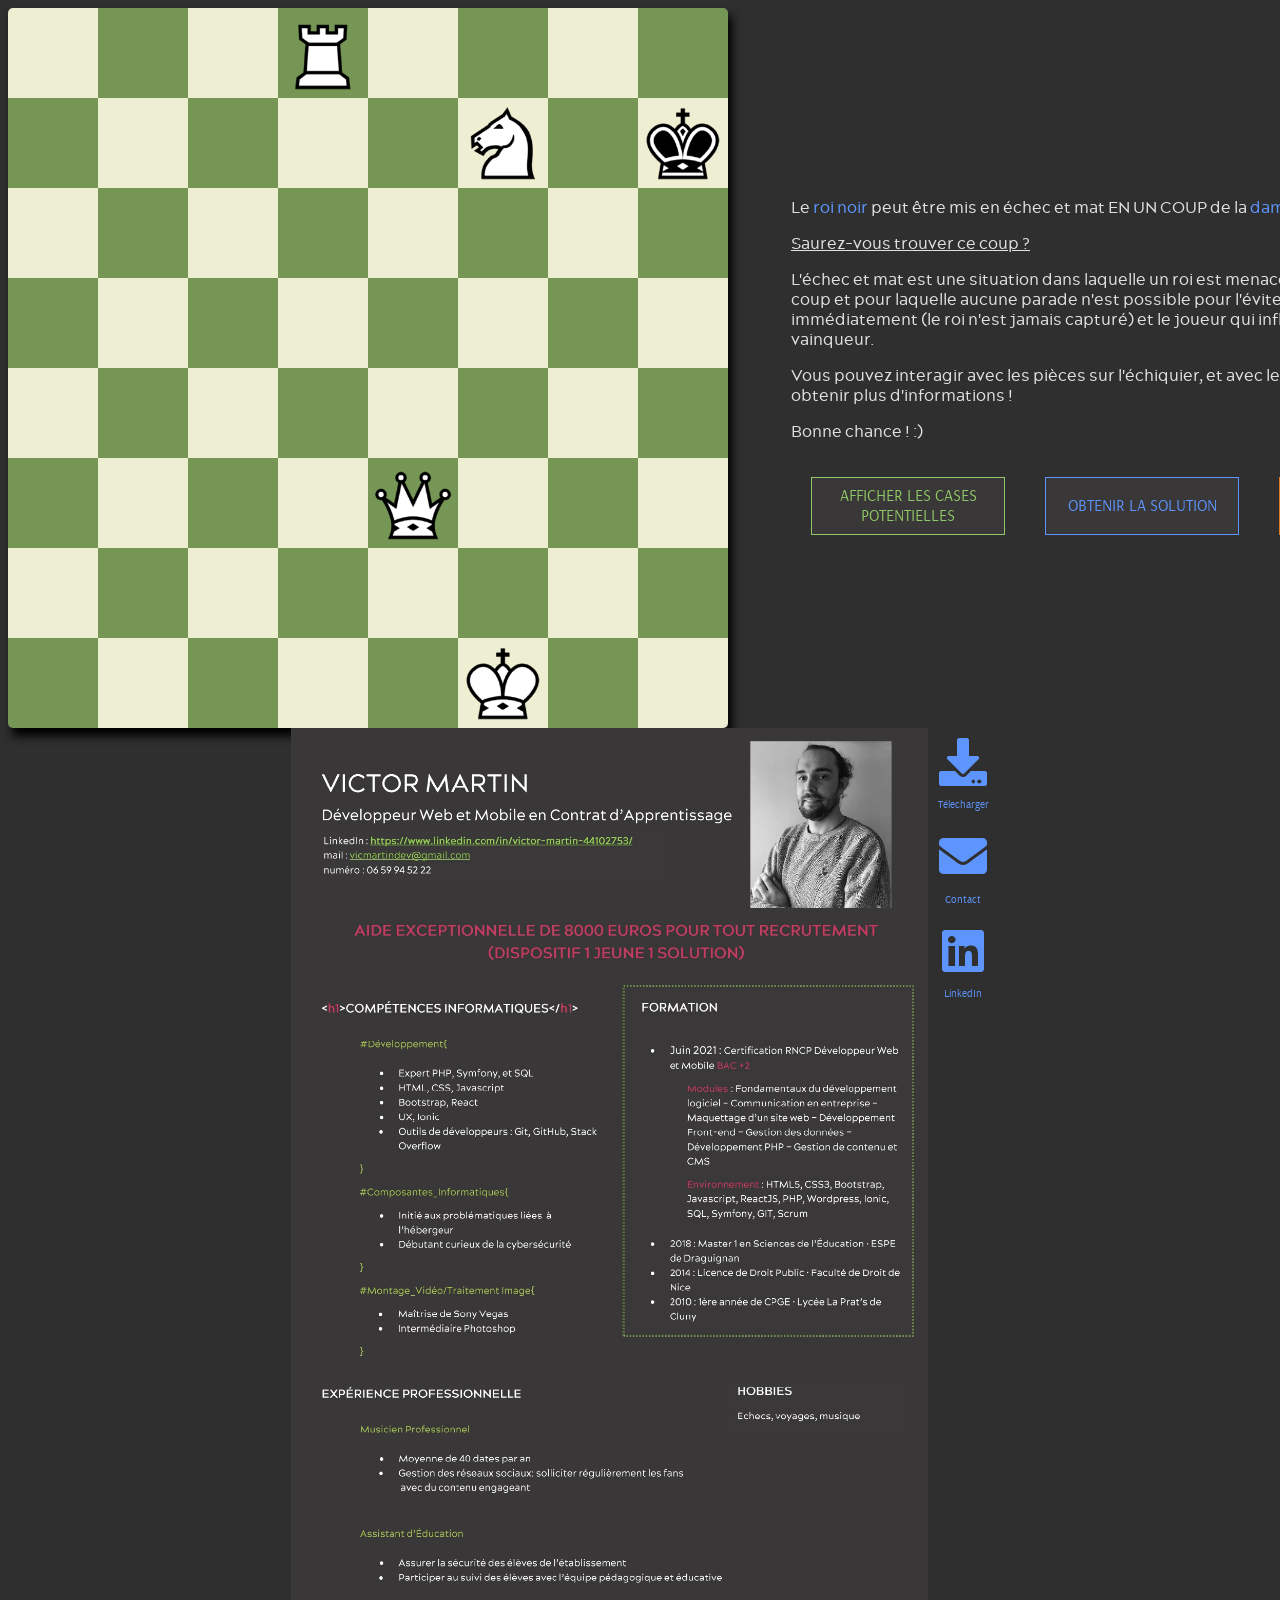
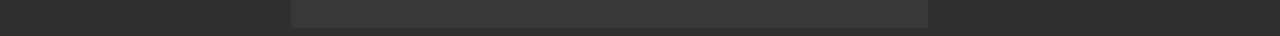
==== index.html @ c28d5771 "Rename echiquier.html to index.html" ====
<!DOCTYPE html>
<html lang="fr">
  <head>
    <script defer src="./echiquier.js"></script>
    <meta charset="utf-8" />
    <link rel="stylesheet" href="./echiquier.css" />
    <link
      rel="stylesheet"
      href="https://use.fontawesome.com/releases/v5.7.0/css/all.css"
      integrity="sha384-lZN37f5QGtY3VHgisS14W3ExzMWZxybE1SJSEsQp9S+oqd12jhcu+A56Ebc1zFSJ"
      crossorigin="anonymous"
    />
    <title>CV - Victor Martin</title>
  </head>

  <body>
    <div class="block-page">
      <div class="wrapper">
        <div
          class="a8"
          hover-id="white-rook"
          ondragover="showDrop(event)"
          ondragleave="leaveDrop(event)"
        ></div>
        <div
          class="b8"
          hover-id="white-rook"
          ondragover="showDrop(event)"
          ondragleave="leaveDrop(event)"
        ></div>
        <div
          class="c8"
          hover-id="white-rook"
          ondragover="showDrop(event)"
          ondragleave="leaveDrop(event)"
        ></div>

        <div class="d8">
          <div id="white-rook">
            <img src="./Images/white-rook.png" alt="Tour Blanche" />
          </div>
        </div>

        <div
          class="e8"
          hover-id="white-rook"
          ondragover="showDrop(event)"
          ondragleave="leaveDrop(event)"
        >
          <div class="white-rook-text">
            <p>Tour blanche</p>
            <p>Peut se mouvoir verticalement et horizontalement</p>
            <p>Cliquez dessus pour voir les cases qu'elle défend !</p>
          </div>
        </div>
        <div
          class="f8"
          hover-id="white-rook"
          ondragover="showDrop(event)"
          ondragleave="leaveDrop(event)"
        ></div>
        <div
          class="g8"
          hover-id="white-rook"
          ondragover="showDrop(event)"
          ondragleave="leaveDrop(event)"
        ></div>
        <div
          class="h8"
          hover-id="white-knight"
          ondragover="showDrop(event)"
          ondragleave="leaveDrop(event)"
        ></div>
        <div
          class="a7"
          hover-id="white-queen"
          ondragover="showDrop(event)"
          ondragleave="leaveDrop(event)"
        ></div>
        <div
          class="b7"
          ondragover="showDrop(event)"
          ondragleave="leaveDrop(event)"
        ></div>
        <div
          class="c7"
          ondragover="showDrop(event)"
          ondragleave="leaveDrop(event)"
        ></div>
        <div
          class="d7"
          hover-id="white-rook"
          ondragover="showDrop(event)"
          ondragleave="leaveDrop(event)"
        ></div>
        <div
          class="e7"
          hover-id="white-queen"
          ondragover="showDrop(event)"
          ondragleave="leaveDrop(event)"
        ></div>

        <div class="f7">
          <div id="white-knight">
            <img src="./Images/white-knight.png" alt="Cavalier Blanc /" />
          </div>
        </div>

        <div
          class="g7"
          hover-id="black-king"
          ondragover="showDrop(event)"
          ondragleave="leaveDrop(event)"
        >
          <div class="white-knight-text">
            <p>Cavalier blanc</p>
            <p>Se déplace en "L"</p>
            <p>Cliquez dessus pour voir les cases qu'il défend !</p>
          </div>
        </div>

        <div class="h7">
          <div id="black-king"><img src="./Images/black-king.png" alt="Roi Noir /" /></div>
        </div>

        <div
          class="a6"
          ondragover="showDrop(event)"
          ondragleave="leaveDrop(event)"
        ></div>
        <div
          class="b6"
          hover-id="white-queen"
          ondragover="showDrop(event)"
          ondragleave="leaveDrop(event)"
        ></div>
        <div
          class="c6"
          ondragover="showDrop(event)"
          ondragleave="leaveDrop(event)"
        ></div>
        <div
          class="d6"
          hover-id="white-knight"
          ondragover="showDrop(event)"
          ondragleave="leaveDrop(event)"
        ></div>
        <div
          class="e6"
          hover-id="white-queen"
          ondragover="showDrop(event)"
          ondragleave="leaveDrop(event)"
        ></div>
        <div
          class="f6"
          ondragover="showDrop(event)"
          ondragleave="leaveDrop(event)"
        ></div>
        <div
          class="g6"
          hover-id="black-king"
          ondragover="showDrop(event)"
          ondragleave="leaveDrop(event)"
        ></div>

        <div
          class="h6"
          hover-id="white-knight"
          aide-id="help"
          draggable-id="white-queen"
          ondragover="allowDrop(event)"
          ondragleave="leaveDrop(event)"
          ondrop="return droph6(event)"
        >
          <div class="black-king-text">
            <p>Roi noir</p>
            <p>Sera bientôt en échec et mat en un coup de la dame D:</p>
            <p>Cliquez dessus pour voir les cases qu'il défend !</p>
          </div>
        </div>

        <div
          class="a5"
          ondragover="showDrop(event)"
          ondragleave="leaveDrop(event)"
        ></div>
        <div
          class="b5"
          ondragover="showDrop(event)"
          ondragleave="leaveDrop(event)"
        ></div>
        <div
          class="c5"
          hover-id="white-queen"
          ondragover="showDrop(event)"
          ondragleave="leaveDrop(event)"
        ></div>
        <div
          class="d5"
          hover-id="white-rook"
          ondragover="showDrop(event)"
          ondragleave="leaveDrop(event)"
        ></div>
        <div
          class="e5"
          hover-id="white-knight"
          ondragover="showDrop(event)"
          ondragleave="leaveDrop(event)"
        ></div>
        <div
          class="f5"
          ondragover="showDrop(event)"
          ondragleave="leaveDrop(event)"
        ></div>

        <div
          class="g5"
          hover-id="white-knight"
          draggable-id="white-queen"
          ondrop="return dropg5(event)"
          aide-id="help"
          ondragover="allowDrop(event)"
          ondragleave="leaveDrop(event)"
        ></div>

        <div
          class="h5"
          ondragover="showDrop(event)"
          ondragleave="leaveDrop(event)"
        ></div>
        <div
          class="a4"
          ondragover="showDrop(event)"
          ondragleave="leaveDrop(event)"
        ></div>
        <div
          class="b4"
          ondragover="showDrop(event)"
          ondragleave="leaveDrop(event)"
        ></div>
        <div
          class="c4"
          ondragover="showDrop(event)"
          ondragleave="leaveDrop(event)"
        ></div>
        <div
          class="d4"
          hover-id="white-rook"
          ondragover="showDrop(event)"
          ondragleave="leaveDrop(event)"
        ></div>
        <div
          class="e4"
          hover-id="white-queen"
          ondragover="showDrop(event)"
          ondragleave="leaveDrop(event)"
        ></div>
        <div
          class="f4"
          hover-id="white-queen"
          draggable-id="white-queen"
          ondrop="return dropf4(event)"
          aide-id="help"
          ondragover="allowDrop(event)"
          ondragleave="leaveDrop(event)"
        ></div>

        <div
          class="g4"
          ondragover="showDrop(event)"
          ondragleave="leaveDrop(event)"
        ></div>
        <div
          class="h4"
          ondragover="showDrop(event)"
          ondragleave="leaveDrop(event)"
        ></div>
        <div
          class="a3"
          hover-id="white-queen"
          ondragover="showDrop(event)"
          ondragleave="leaveDrop(event)"
        ></div>
        <div
          class="b3"
          hover-id="white-queen"
          ondragover="showDrop(event)"
          ondragleave="leaveDrop(event)"
        ></div>
        <div
          class="c3"
          hover-id="white-queen"
          showDrop
          ondragover="showDrop(event)"
          ondragleave="leaveDrop(event)"
        ></div>
        <div
          class="d3"
          hover-id="white-rook"
          ondragover="showDrop(event)"
          ondragleave="leaveDrop(event)"
        ></div>

        <div class="e3">
          <div
            id="white-queen"
            ondragstart="dragStart(event)"
            ondragend="dragEnd(event)"
            draggable="true"
          >
            <img src="./Images/white-queen.png" alt="Reine Blanche" />
          </div>
        </div>

        <div
          class="f3"
          hover-id="white-queen"
          ondragover="showDrop(event)"
          ondragleave="leaveDrop(event)"
        >
          <div class="white-queen-text">
            <p>Dame blanche</p>
            <p>Peut se déplacer dans toutes les directions</p>
            <p>Cliquez dessus pour voir les cases qu'elle défend !</p>
          </div>
        </div>
        <div
          class="g3"
          hover-id="white-queen"
          ondragover="showDrop(event)"
          ondragleave="leaveDrop(event)"
        ></div>
        <div
          class="h3"
          hover-id="white-queen"
          ondragover="showDrop(event)"
          ondragleave="leaveDrop(event)"
        ></div>
        <div
          class="a2"
          ondragover="showDrop(event)"
          ondragleave="leaveDrop(event)"
        ></div>
        <div
          class="b2"
          ondragover="showDrop(event)"
          ondragleave="leaveDrop(event)"
        ></div>
        <div
          class="c2"
          ondragover="showDrop(event)"
          ondragleave="leaveDrop(event)"
        ></div>
        <div
          class="d2"
          hover-id="white-rook"
          ondragover="showDrop(event)"
          ondragleave="leaveDrop(event)"
        ></div>
        <div
          class="e2"
          hover-id="white-queen"
          ondragover="showDrop(event)"
          ondragleave="leaveDrop(event)"
        ></div>
        <div
          class="f2"
          hover-id="white-queen"
          ondragover="showDrop(event)"
          ondragleave="leaveDrop(event)"
        ></div>
        <div
          class="g2"
          hover-id="white-king"
          ondragover="showDrop(event)"
          ondragleave="leaveDrop(event)"
        ></div>
        <div
          class="h2"
          ondragover="showDrop(event)"
          ondragleave="leaveDrop(event)"
        ></div>
        <div
          class="a1"
          ondragover="showDrop(event)"
          ondragleave="leaveDrop(event)"
        ></div>
        <div
          class="b1"
          ondragover="showDrop(event)"
          ondragleave="leaveDrop(event)"
        ></div>
        <div
          class="c1"
          hover-id="white-queen"
          ondragover="showDrop(event)"
          ondragleave="leaveDrop(event)"
        ></div>
        <div
          class="d1"
          hover-id="white-rook"
          ondragover="showDrop(event)"
          ondragleave="leaveDrop(event)"
        ></div>
        <div
          class="e1"
          hover-id="white-queen"
          ondragover="showDrop(event)"
          ondragleave="leaveDrop(event)"
        ></div>

        <div class="f1">
          <div id="white-king">
            <img src="./Images/white-king.png" alt="Roi Blanc /" />
          </div>
        </div>

        <div
          class="g1"
          hover-id="white-queen"
          ondragover="showDrop(event)"
          ondragleave="leaveDrop(event)"
        >
          <div class="white-king-text">
            <p>Roi blanc</p>
            <p>Se déplace dans toutes les directions d'une case</p>
            <p>Cliquez dessus pour voir les cases qu'il défend !</p>
          </div>
        </div>
        <div
          class="h1"
          ondragover="showDrop(event)"
          ondragleave="leaveDrop(event)"
        ></div>
      </div>
      <section class="instructions">
        <p>
          Le <span id="instructions-black-king">roi noir</span> peut être mis en
          échec et mat EN UN COUP de la
          <span id="instructions-white-queen">dame blanche</span>.
        </p>
        <p id="challenge">Saurez-vous trouver ce coup ?</p>
        <p>
          L'échec et mat est une situation dans laquelle un roi est menacé de
          capture au prochain coup et pour laquelle aucune parade n'est possible
          pour l'éviter. La partie prend alors fin immédiatement (le roi n'est
          jamais capturé) et le joueur qui inflige le mat en est déclaré
          vainqueur.
        </p>
        <p>
          Vous pouvez interagir avec les pièces sur l'échiquier, et avec les
          boutons ci-dessous pour obtenir plus d'informations !
        </p>
        <p>Bonne chance ! :)</p>
        <div class="instructions-links">
          <a id="help" href="http://">AFFICHER LES CASES POTENTIELLES</a>
          <a id="solution" href="http://">OBTENIR LA SOLUTION </a>
          <a id="skip" href="http://">PASSER LE MINI JEU</a>
        </div>
      </section>
    </div>

    <div class="modal-escape-bg">
      <div class="modal-escape">
        <p>Le roi a pu s'échapper !</p>
        <div class="retry-escape">
          <i class="fas fa-undo"></i>
          <p>Réessayer</p>
        </div>
        <div class="skip-escape">
          <i class="fas fa-forward"></i>
          <p>Passer</p>
        </div>
      </div>
    </div>
    <div class="modal-pat-bg">
      <div class="modal-pat">
        <p>Pat / Match nul :</p>
        <ul>
          <li>C'est au tour des noirs de jouer</li>
          <li>Le roi noir n'est pas sous le coup d'un échec</li>
          <li>
            Le roi noir ne peux plus jouer de coup légal <br />(toute les cases
            autour de lui à part la sienne <br />
            sont défendues par les pièces blanches
          </li>
        </ul>
        <div class="retry-pat">
          <i class="fas fa-undo"></i>
          <p>Réessayer</p>
        </div>
        <div class="skip-pat">
          <i class="fas fa-forward"></i>
          <p>Passer</p>
        </div>
      </div>
    </div>
    <section class="cvvictor">
      <img src="./Images/cv.jpg" alt="CV de Victor Martin" />
      <div class="icons">
        <div class="download">
          <i class="fas fa-download"></i>
          <p>Télecharger</p>
        </div>
        <div class="contact">
          <i class="fas fa-envelope"></i>
          <p>Contact</p>
        </div>
        <div class="linkedin">
          <i class="fab fa-linkedin"></i>
          <p>LinkedIn</p>
        </div>
      </div>
    </section>
  </body>
</html>
---- echiquier.css ----
@font-face {
  font-family: "arsenalregular";
  src: url("./Fonts/arsenal-regular-webfont.woff2") format("woff2"),
    url("./Fonts/arsenal-regular-webfont.woff") format("woff");
  font-weight: normal;
  font-style: normal;
}

@font-face {
  font-family: "acherusgrotesque-regular";
  src: url("./Fonts/acherusgrotesque-regular-webfont.woff2") format("woff2"),
    url("./Fonts/acherusgrotesque-regular-webfont.woff") format("woff");
  font-weight: normal;
  font-style: normal;
}

body {
  font-family: "arsenalregular";
  background-color: rgb(48, 47, 47);
  overflow: hidden;
}

.block-page {
  display: flex;
  align-items: center;
  margin: 8vh 8vh 15vh 8vh;
}

#opacity {
  opacity: 1;
}

.wrapper img {
  height: 10vh;
  -webkit-transition: -webkit-transform 0.3s ease-in-out;transition: -webkit-transform 0.3s ease-in-out;-o-transition: transform 0.3s ease-in-out;transition: transform 0.3s ease-in-out;transition: transform 0.3s ease-in-out, -webkit-transform 0.3s ease-in-out;
}

#white-rook,
#white-king,
#black-king,
#white-knight {
  cursor: pointer;
}

.wrapper #white-queen {
  cursor: grab;
}
.wrapper img:hover {
  -webkit-transform: scale(1.3);
  -ms-transform: scale(1.3);
  transform: scale(1.3);
  -webkit-transition: -webkit-transform 0.3s ease-in-out;
  transition: -webkit-transform 0.3s ease-in-out;
  -o-transition: transform 0.3s ease-in-out;
  transition: transform 0.3s ease-in-out;
  transition: transform 0.3s ease-in-out, -webkit-transform 0.3s ease-in-out;
}

.wrapper {
  width: 80vh;
  height: auto;
  display: grid;
  grid-template-columns: repeat(8, 10vh);
  border-radius: 3px;
  box-shadow: 4px 8px 10px;
}

.a1 {
  border-radius: 0px 0px 0px 5px;
}

.a8 {
  border-radius: 5px 0px 0px 0px;
}

.h8 {
  border-radius: 0px 5px 0px 0px;
}

.h1 {
  border-radius: 0px 0px 5px 0px;
}

.wrapper > div {
  height: 10vh;
}

.motionh6-out {
  -webkit-filter: opacity(0%);
  filter: opacity(0%);
  -webkit-transform: translate(50vw);
  -ms-transform: translate(50vw);
  transform: translate(50vw);
  -webkit-transition: all 1.2s cubic-bezier(0, 0.54, 0.92, 1.04) 0.3s;
  -o-transition: all 1.2s cubic-bezier(0, 0.54, 0.92, 1.04) 0.3s;
  transition: all 1.2s cubic-bezier(0, 0.54, 0.92, 1.04) 0.3s;
}

.motionh6-in {
  -webkit-transform: translate(0, -100%);
  -ms-transform: translate(0, -100%);
  transform: translate(0, -100%);
  -webkit-transition: -webkit-transform 1.5s;
  transition: -webkit-transform 1.5s;
  -o-transition: transform 1.5s;
  transition: transform 1.5s;
  transition: transform 1.5s, -webkit-transform 1.5s;
}

.cvvictor {
  display: flex;
  justify-content: center;
  height: 100vh;
}

.download,
.contact,
.linkedin {
  margin-left: 10px;
  display: flex;
  flex-direction: column;
  align-items: center;
  justify-content: center;
}

.download > i,
.contact > i,
.linkedin > i {
  display: flex;
  flex-direction: column;
  color: rgb(93, 149, 253);
  font-size: 3em;
  cursor: pointer;
  margin-top: 10px;
}

.download > p,
.contact > p,
.linkedin > p {
  color: rgb(93, 149, 253);
  font-size: 0.7em;
  -webkit-transition: -webkit-transform 0.3s;transition: -webkit-transform 0.3s;-o-transition: transform 0.3s;transition: transform 0.3s;transition: transform 0.3s, -webkit-transform 0.3s;
}

.cv-buttons-hover {
  transform: translate(0, -7px);
  -webkit-transition: -webkit-transform 0.3s;transition: -webkit-transform 0.3s;-o-transition: transform 0.3s;transition: transform 0.3s;transition: transform 0.3s, -webkit-transform 0.3s;
}

.instructions {
  margin-left: 5vh;
  padding: 2vh 5vh;
}

.instructions span {
  color: rgb(93, 149, 253);
  cursor: pointer;
}
.instructions #challenge {
  text-decoration: underline;
}

.instructions-links {
  display: flex;
  justify-content: center;
}

.instructions-links > a {
  display: inline-block;
  width: 10em;
  margin: 20px 20px 20px 20px;
  padding: 0.5em 1em;
  cursor: pointer;
  text-decoration: none;
  text-align: center;
  background-color: #393737;
}

.instructions > p {
  font-family: "acherusgrotesque-regular";
  color: rgb(223, 224, 224);
}

#help {
  color: #8fc866;
  border: 1px solid #8fc866;
  -webkit-transition: all 0.3s;-o-transition: all 0.3s;transition: all 0.3s;
}

#solution {
  line-height: 40px;
  color: rgb(93, 149, 253);
  border: 1px solid rgb(93, 149, 253);
  -webkit-transition: all 0.3s;-o-transition: all 0.3s;transition: all 0.3s;
}

#skip {
  line-height: 40px;
  overflow: visible;
  color: rgb(218, 124, 36);
  border: 1px solid rgb(218, 124, 36);
  -webkit-box-shadow: inset 0.4em 0.4em rgb(218, 124, 36), 0.4em 0.4em rgb(218, 124, 36);
          box-shadow: inset 0.4em 0.4em rgb(218, 124, 36), 0.4em 0.4em rgb(218, 124, 36);
  -webkit-transition: all 0.3s;
  -o-transition: all 0.3s;
  transition: all 0.3s;
}

#help:hover {
  color: whitesmoke;
  -webkit-box-shadow: inset 0 -3.7em 0 #13d25e;
          box-shadow: inset 0 -3.7em 0 #13d25e;
  -webkit-transition: all 0.3s;
  -o-transition: all 0.3s;
  transition: all 0.3s;
}

#solution:hover {
  color: white;
  -webkit-box-shadow: inset 12.1em 0 rgb(93, 149, 253);
          box-shadow: inset 12.1em 0 rgb(93, 149, 253);
  -webkit-transition: all 0.3s;
  -o-transition: all 0.3s;
  transition: all 0.3s;
}

#skip:hover {
  color: white;
  -webkit-box-shadow: inset 8em 4em rgb(236, 206, 32);
          box-shadow: inset 8em 4em rgb(236, 206, 32);
  -webkit-transition: all 0.3s;
  -o-transition: all 0.3s;
  transition: all 0.3s;
}

.help-squares {
  -webkit-box-shadow: inset 0 -5em #13d25e;
  box-shadow: inset 0 -5em #13d25e;
  -webkit-transition: -webkit-box-shadow 0.5s ease-in-out;
  transition: -webkit-box-shadow 0.5s ease-in-out;
  -o-transition: box-shadow 0.5s ease-in-out;
  transition: box-shadow 0.5s ease-in-out;
  transition: box-shadow 0.5s ease-in-out, -webkit-box-shadow 0.5s ease-in-out;
}

.guide-squares {
  -webkit-box-shadow: inset -1vh 1vh 0 #156df1;
  box-shadow: inset -1vh 1vh 0 #156df1;
  -webkit-transition: -webkit-box-shadow 0.5s ease-in-out;
  transition: -webkit-box-shadow 0.3s ease-in-out;
  -o-transition: box-shadow 0.3s ease-in-out;
  transition: box-shadow 0.3s ease-in-out;
  transition: box-shadow 0.3s ease-in-out, -webkit-box-shadow 0.3s ease-in-out;
}

.solution-squares {
  -webkit-box-shadow: inset 5em 0 #156df1;
  box-shadow: inset 0 5em #156df1;
  -webkit-transition: -webkit-box-shadow 0.5s ease-in-out;
  transition: -webkit-box-shadow 0.5s ease-in-out;
  -o-transition: box-shadow 0.5s ease-in-out;
  transition: box-shadow 0.5s ease-in-out;
  transition: box-shadow 0.5s ease-in-out, -webkit-box-shadow 0.5s ease-in-out;
}

.e8 {
  position: relative;
}

.f3 {
  position: relative;
}

.g1 {
  position: relative;
}

.h6 {
  position: relative;
}

.white-rook-text,
.white-knight-text,
.white-queen-text,
.white-king-text,
.black-king-text {
  background-color: whitesmoke;
  padding: 1em 1.5em;
  border-radius: 3px;
  font-size: 2vh;
  color: black;
  font-family: "acherusgrotesque-regular";
  position: absolute;
  left: 1vh;
  top: 1vh;
  white-space: nowrap;
  line-height: 0;
  opacity: 0;
  transition: opacity 0.3s;
  visibility: hidden;
}

.white-rook-text > p:first-child,
.white-knight-text > p:first-child,
.white-queen-text > p:first-child,
.white-king-text > p:first-child,
.black-king-text > p:first-child {
  font-weight: bold;
}

.white-rook-text_hover,
.white-knight-text_hover,
.white-queen-text_hover,
.white-king-text_hover,
.black-king-text_hover {
  visibility: initial;
  opacity: 1;
  -webkit-transition: opacity 0.3s;-o-transition: opacity 0.3s;transition: opacity 0.3s;
  z-index: 10;
}

.white-rook-defense-square,
.white-knight-defense-square,
.white-queen-defense-square,
.white-king-defense-square,
.black-king-defense-square {
  outline: solid 0.4vh;
  outline-color: rgb(133, 15, 88);
  outline-style: dashed;
  outline-offset: -0.7vh;
  -webkit-transition: outline-offset 0.3s;
  -o-transition: outline-offset 0.3s;
  transition: outline-offset 0.3s;
}

.modal-escape-bg,
.modal-pat-bg {
  position: fixed;
  top: 0;
  left: 0;
  height: 100vh;
  width: 100%;
  background-color: rgba(0, 0, 0, 0.1);
  display: -webkit-box;
  display: -ms-flexbox;
  display: flex;
  -webkit-box-pack: center;
  -ms-flex-pack: center;
          justify-content: center;
  -webkit-box-align: center;
  -ms-flex-align: center;
          align-items: center;
  visibility: hidden;
  opacity: 0;
  -webkit-transition: opacity 0.5s;
  -o-transition: opacity 0.5s;
  transition: opacity 0.5s;
}

.modal-escape-bg-active,
.modal-pat-bg-active {
  visibility: visible;
  opacity: 1;
}

.modal-escape {
  display: flex;
  align-items: baseline;
  font-family: "acherusgrotesque-regular";
  background-color: rgb(93, 149, 253);
  padding: 1em 1.5em;
  border-radius: 5px;
  box-shadow: rgb(53, 66, 255) 0.2em 0.2em 1em;
}

.modal-pat {
  display: flex;
  flex-direction: column;
  align-items: center;
  font-family: "acherusgrotesque-regular";
  background-color: rgb(93, 149, 253);
  padding: 1em 1.5em;
  border-radius: 5px;
  box-shadow: rgb(53, 66, 255) 0.2em 0.2em 1em;
}

.modal-escape > p {
  font-size: 1.5em;
  margin-right: 25px;
}

.modal-pat > p,
.modal-pat li {
  font-size: 0.9em;
}

.modal-escape i,
.modal-pat i {
  font-size: 2em;
}

.retry-escape,
.skip-escape,
.retry-pat,
.skip-pat {
  margin-left: 20px;
  display: flex;
  flex-direction: column;
  align-items: center;
  justify-content: center;
}

.retry-escape > i {
  -webkit-transition-property: -webkit-transform;
  transition-property: -webkit-transform;
  -o-transition-property: transform;
  transition-property: transform;
  transition-property: transform, -webkit-transform;
  -webkit-transition-duration: 1s;
  -o-transition-duration: 1s;
          transition-duration: 1s;
}

.retry-escape > p,
.skip-escape > p {
  font-size: 0.7em;
  margin-top: 0;
  -webkit-transition: letter-spacing 0.4s;-o-transition: letter-spacing 0.4s;transition: letter-spacing 0.4s;
}

.retry-escape > i:hover,
.retry-pat > i:hover {
  cursor: pointer;
  -webkit-animation-name: rotate;
  animation-name: rotate;
  -webkit-animation-duration: 1s;
          animation-duration: 1s;
  -webkit-animation-iteration-count: infinite;
          animation-iteration-count: infinite;
  -webkit-animation-timing-function: linear;
          animation-timing-function: linear;
}

@-webkit-keyframes rotate {
  from {
    -webkit-transform: rotate(0deg);
            transform: rotate(0deg);
  }
  to {
    -webkit-transform: rotate(-360deg);
            transform: rotate(-360deg);
  }
}
@keyframes rotate {
  from {
    -webkit-transform: rotate(0deg);
            transform: rotate(0deg);
  }
  to {
    -webkit-transform: rotate(-360deg);
            transform: rotate(-360deg);
  }
}

.modal-escape-visible {
  letter-spacing: 0.1em;
  -webkit-transition: letter-spacing 0.4s;-o-transition: letter-spacing 0.4s;transition: letter-spacing 0.4s;
}

.skip-escape > i,
.skip-pat > i {
  cursor: pointer;
}

.g7 {
  position: relative;
}

.a1 {
  background-color: #769655;
}

.a2 {
  background-color: #eeeed2;
}

.a3 {
  background-color: #769655;
}

.a4 {
  background-color: #eeeed2;
}

.a5 {
  background-color: #769655;
}

.a6 {
  background-color: #eeeed2;
}

.a7 {
  background-color: #769655;
}

.a8 {
  background-color: #eeeed2;
}

.b1 {
  background-color: #eeeed2;
}

.b2 {
  background-color: #769655;
}

.b3 {
  background-color: #eeeed2;
}

.b4 {
  background-color: #769655;
}

.b5 {
  background-color: #eeeed2;
}

.b6 {
  background-color: #769655;
}

.b7 {
  background-color: #eeeed2;
}

.b8 {
  background-color: #769655;
}

.c1 {
  background-color: #769655;
}

.c2 {
  background-color: #eeeed2;
}

.c3 {
  background-color: #769655;
}

.c4 {
  background-color: #eeeed2;
}

.c5 {
  background-color: #769655;
}

.c6 {
  background-color: #eeeed2;
}

.c7 {
  background-color: #769655;
}

.c8 {
  background-color: #eeeed2;
}

.d1 {
  background-color: #eeeed2;
}

.d2 {
  background-color: #769655;
}

.d3 {
  background-color: #eeeed2;
}

.d4 {
  background-color: #769655;
}

.d5 {
  background-color: #eeeed2;
}

.d6 {
  background-color: #769655;
}

.d7 {
  background-color: #eeeed2;
}

.d8 {
  background-color: #769655;
}

.e1 {
  background-color: #769655;
}

.e2 {
  background-color: #eeeed2;
}

.e3 {
  background-color: #769655;
}

.e4 {
  background-color: #eeeed2;
}

.e5 {
  background-color: #769655;
}

.e6 {
  background-color: #eeeed2;
}

.e7 {
  background-color: #769655;
}

.e8 {
  background-color: #eeeed2;
}

.f1 {
  background-color: #eeeed2;
}

.f2 {
  background-color: #769655;
}

.f3 {
  background-color: #eeeed2;
}

.f4 {
  background-color: #769655;
}

.f5 {
  background-color: #eeeed2;
}

.f6 {
  background-color: #769655;
}

.f7 {
  background-color: #eeeed2;
}

.f8 {
  background-color: #769655;
}

.g1 {
  background-color: #769655;
}

.g2 {
  background-color: #eeeed2;
}

.g3 {
  background-color: #769655;
}

.g4 {
  background-color: #eeeed2;
}

.g5 {
  background-color: #769655;
}

.g6 {
  background-color: #eeeed2;
}

.g7 {
  background-color: #769655;
}

.g8 {
  background-color: #eeeed2;
}

.h1 {
  background-color: #eeeed2;
}

.h2 {
  background-color: #769655;
}

.h3 {
  background-color: #eeeed2;
}

.h4 {
  background-color: #769655;
}

.h5 {
  background-color: #eeeed2;
}

.h6 {
  background-color: #769655;
}

.h7 {
  background-color: #eeeed2;
}

.h8 {
  background-color: #769655;
}

@media all and (max-width: 1390px) {
  .block-page {
    margin: 0 0 0 0;
  }

  .instructions {
    padding: 2vh 2vh;
  }
}

@media all and (max-width: 1180px) {
  .block-page {
    flex-direction: column;
    align-items: flex-start;
  }

  .instructions {
    border: none;
  }
}
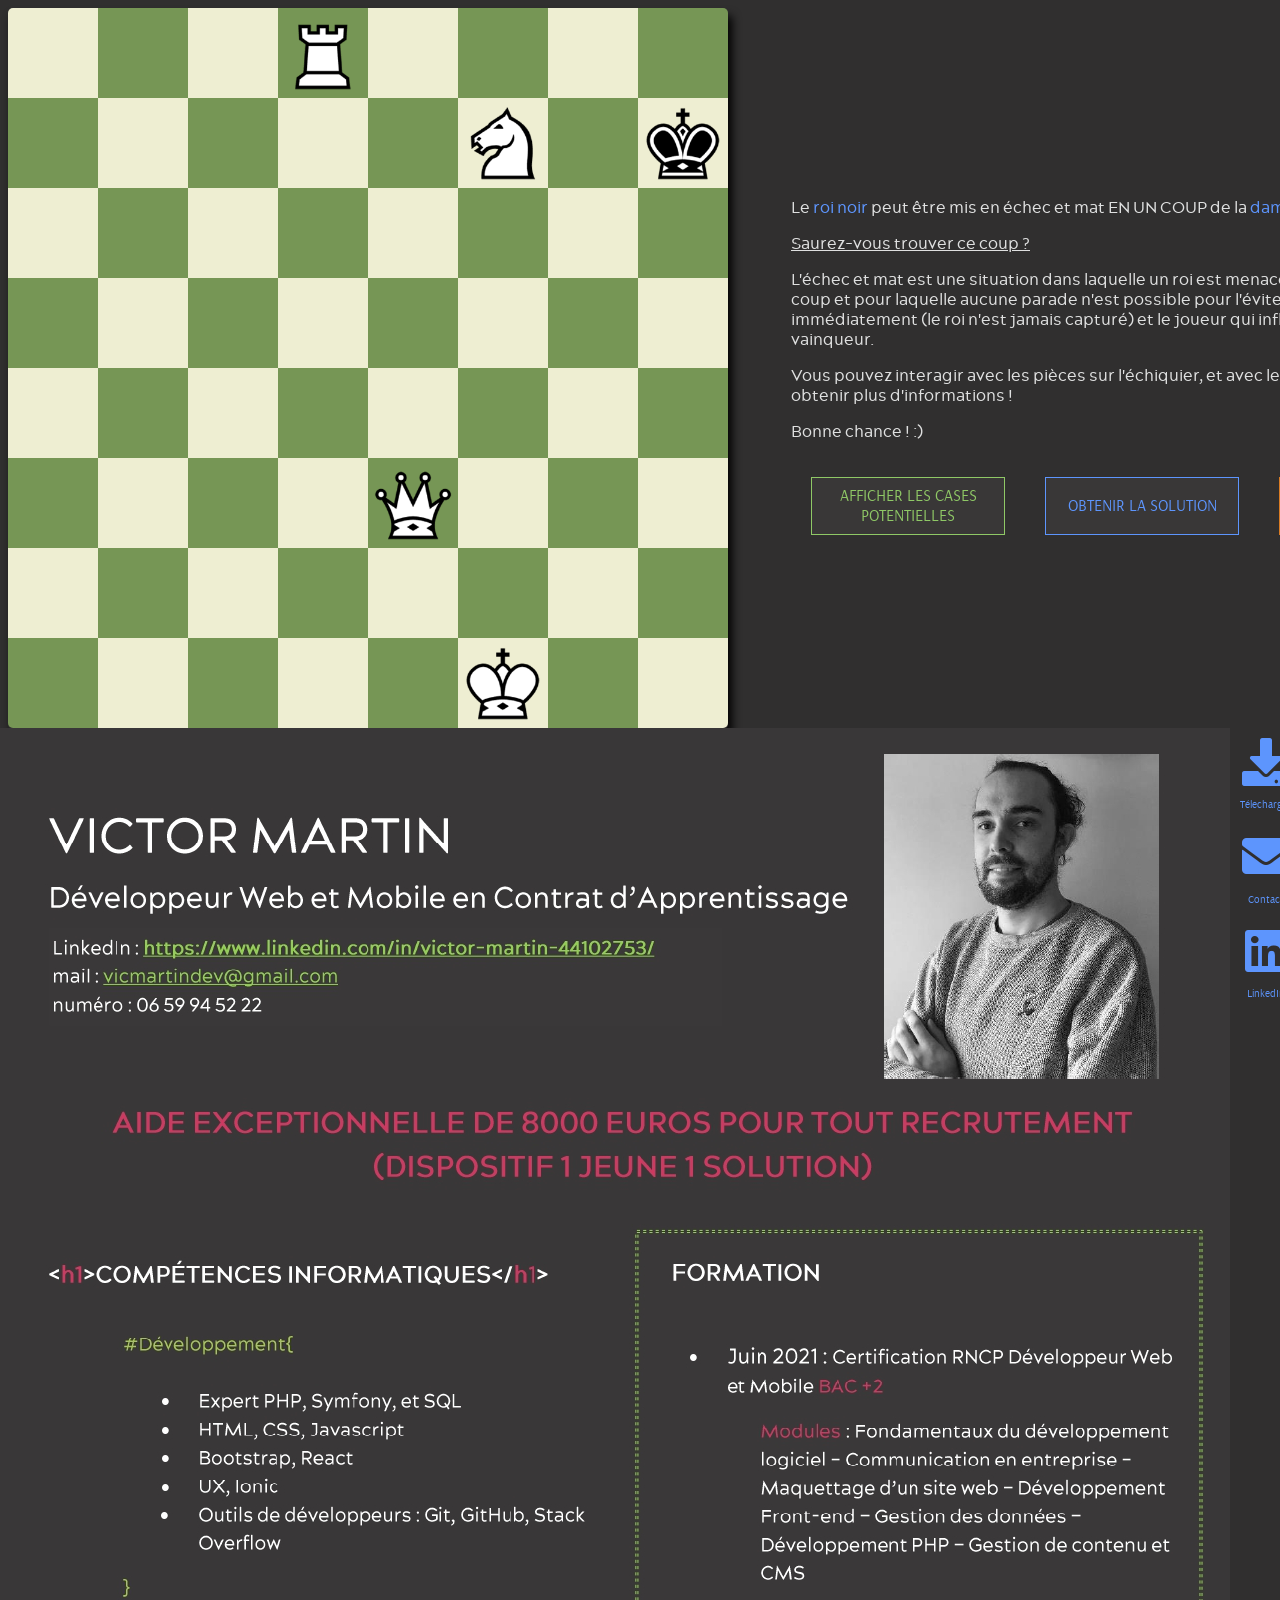
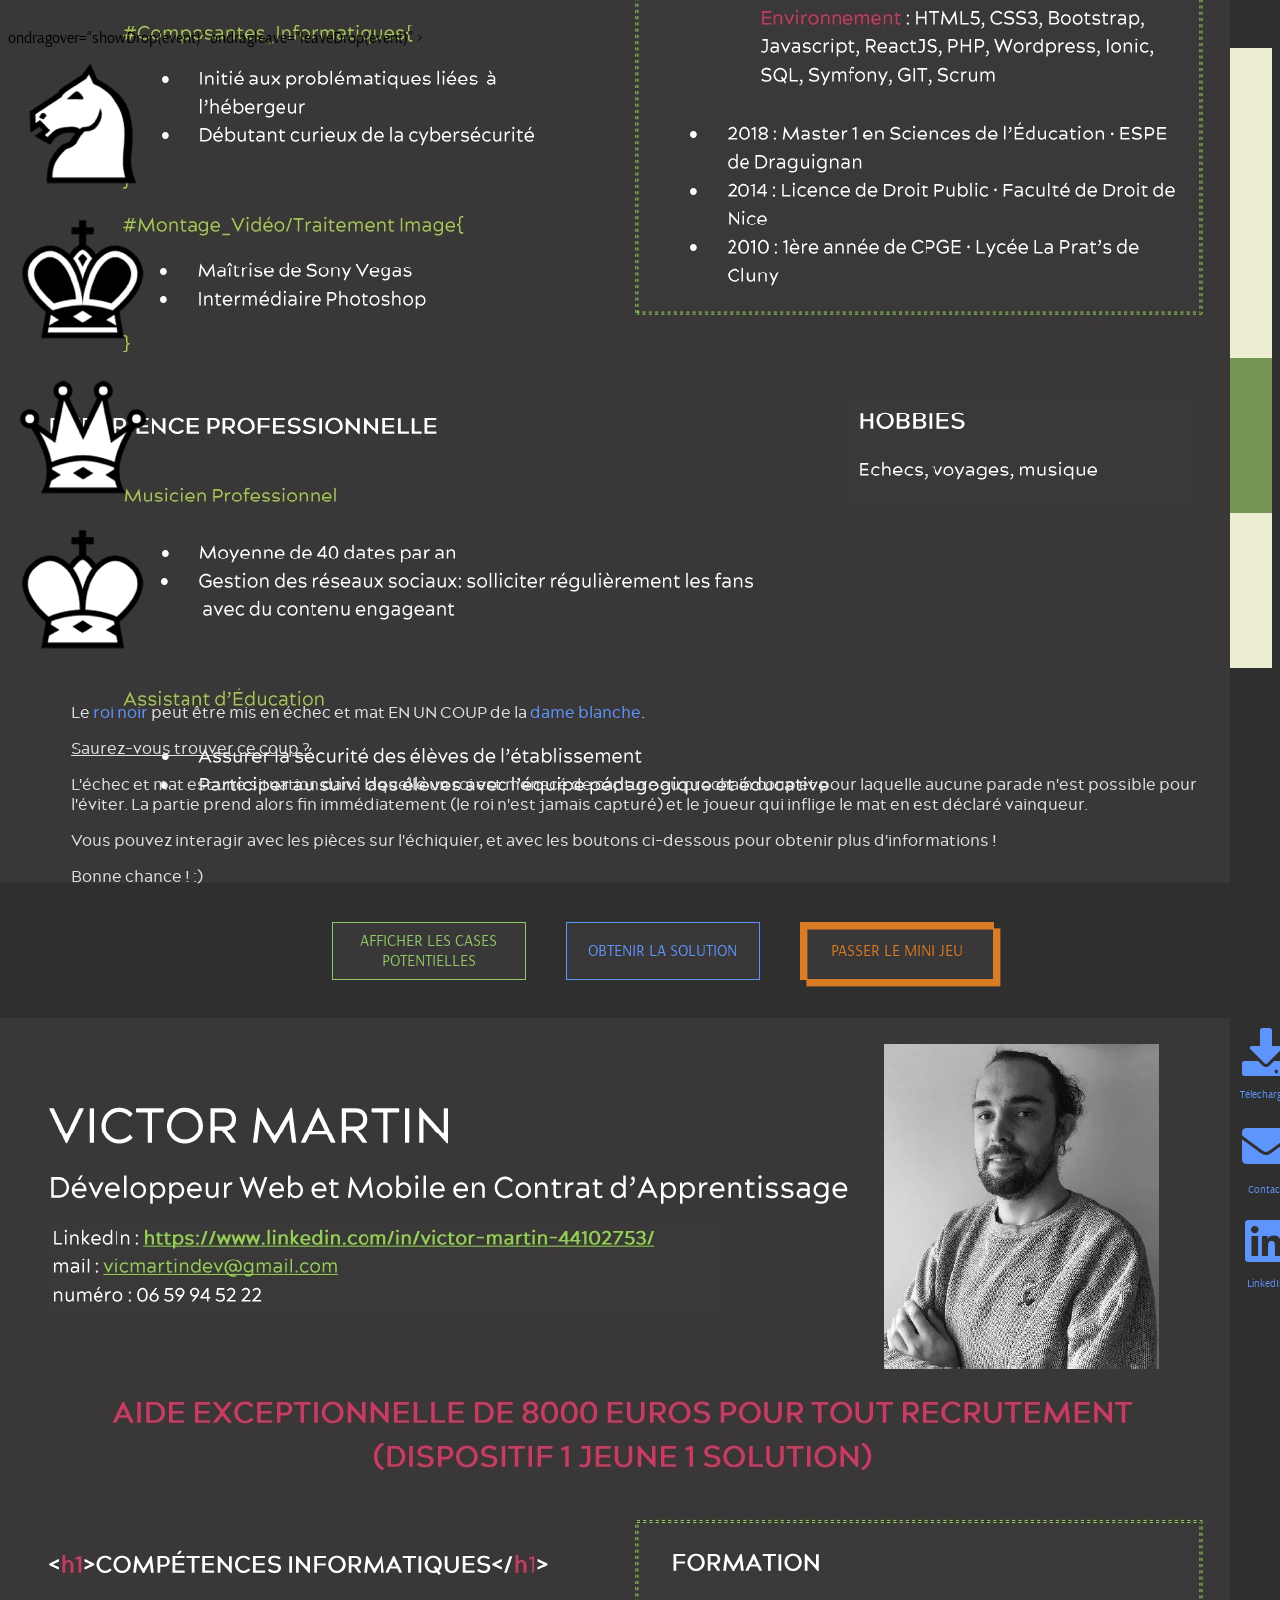
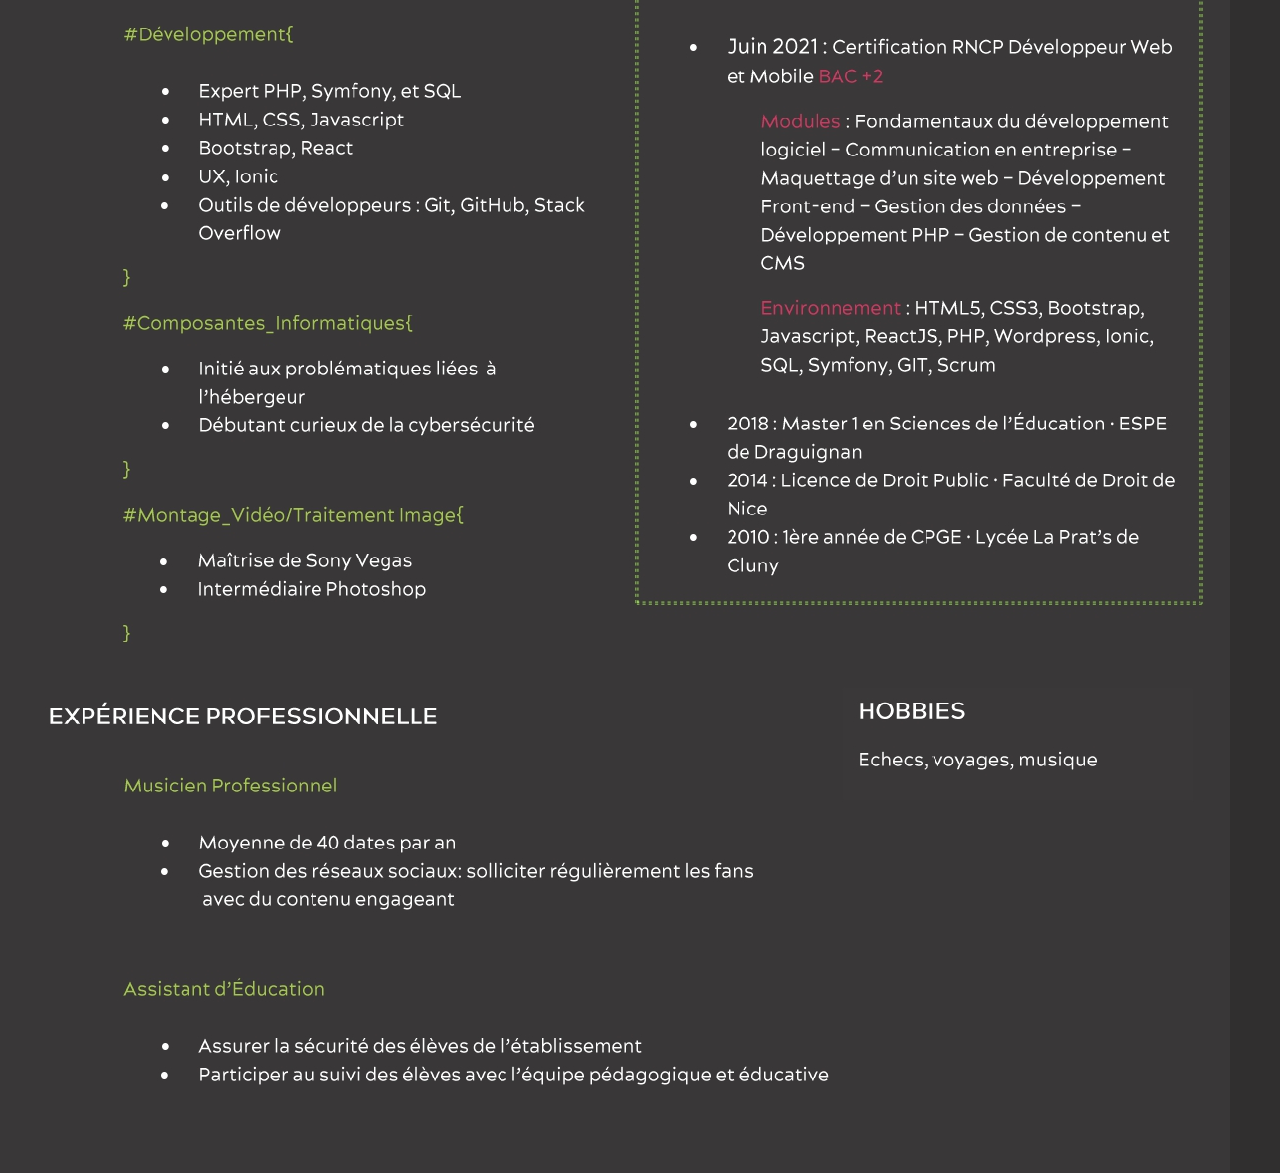
==== commit 9f0189da: "Update index.html" ====
--- a/index.html
+++ b/index.html
@@ -44,6 +44,481 @@
         <div
           class="e8"
           hover-id="white-rook"
+          ondragover="showDrop(event)"
+          ondragleave="leaveDrop(event)"
+        >
+          <div class="white-rook-text">
+            <p>Tour blanche</p>
+            <p>Peut se mouvoir verticalement et horizontalement</p>
+            <p>Cliquez dessus pour voir les cases qu'elle défend !</p>
+          </div>
+        </div>
+        <div
+          class="f8"
+          hover-id="white-rook"
+          ondragover="showDrop(event)"
+          ondragleave="leaveDrop(event)"
+        ></div>
+        <div
+          class="g8"
+          hover-id="white-rook"
+          ondragover="showDrop(event)"
+          ondragleave="leaveDrop(event)"
+        ></div>
+        <div
+          class="h8"
+          hover-id="white-knight"
+          ondragover="showDrop(event)"
+          ondragleave="leaveDrop(event)"
+        ></div>
+        <div
+          class="a7"
+          hover-id="white-queen"
+          ondragover="showDrop(event)"
+          ondragleave="leaveDrop(event)"
+        ></div>
+        <div
+          class="b7"
+          ondragover="showDrop(event)"
+          ondragleave="leaveDrop(event)"
+        ></div>
+        <div
+          class="c7"
+          ondragover="showDrop(event)"
+          ondragleave="leaveDrop(event)"
+        ></div>
+        <div
+          class="d7"
+          hover-id="white-rook"
+          ondragover="showDrop(event)"
+          ondragleave="leaveDrop(event)"
+        ></div>
+        <div
+          class="e7"
+          hover-id="white-queen"
+          ondragover="showDrop(event)"
+          ondragleave="leaveDrop(event)"
+        ></div>
+
+        <div class="f7">
+          <div id="white-knight">
+            <img src="./Images/white-knight.png" alt="Cavalier Blanc /" />
+          </div>
+        </div>
+
+        <div
+          class="g7"
+          hover-id="black-king"
+          ondragover="showDrop(event)"
+          ondragleave="leaveDrop(event)"
+        >
+          <div class="white-knight-text">
+            <p>Cavalier blanc</p>
+            <p>Se déplace en "L"</p>
+            <p>Cliquez dessus pour voir les cases qu'il défend !</p>
+          </div>
+        </div>
+
+        <div class="h7">
+          <div id="black-king">
+            <img src="./Images/black-king.png" alt="Roi Noir /" />
+          </div>
+        </div>
+
+        <div
+          class="a6"
+          ondragover="showDrop(event)"
+          ondragleave="leaveDrop(event)"
+        ></div>
+        <div
+          class="b6"
+          hover-id="white-queen"
+          ondragover="showDrop(event)"
+          ondragleave="leaveDrop(event)"
+        ></div>
+        <div
+          class="c6"
+          ondragover="showDrop(event)"
+          ondragleave="leaveDrop(event)"
+        ></div>
+        <div
+          class="d6"
+          hover-id="white-knight"
+          ondragover="showDrop(event)"
+          ondragleave="leaveDrop(event)"
+        ></div>
+        <div
+          class="e6"
+          hover-id="white-queen"
+          ondragover="showDrop(event)"
+          ondragleave="leaveDrop(event)"
+        ></div>
+        <div
+          class="f6"
+          ondragover="showDrop(event)"
+          ondragleave="leaveDrop(event)"
+        ></div>
+        <div
+          class="g6"
+          hover-id="black-king"
+          ondragover="showDrop(event)"
+          ondragleave="leaveDrop(event)"
+        ></div>
+
+        <div
+          class="h6"
+          hover-id="white-knight"
+          aide-id="help"
+          draggable-id="white-queen"
+          ondragover="allowDrop(event)"
+          ondragleave="leaveDrop(event)"
+          ondrop="return droph6(event)"
+        >
+          <div class="black-king-text">
+            <p>Roi noir</p>
+            <p>Sera bientôt en échec et mat en un coup de la dame D:</p>
+            <p>Cliquez dessus pour voir les cases qu'il défend !</p>
+          </div>
+        </div>
+
+        <div
+          class="a5"
+          ondragover="showDrop(event)"
+          ondragleave="leaveDrop(event)"
+        ></div>
+        <div
+          class="b5"
+          ondragover="showDrop(event)"
+          ondragleave="leaveDrop(event)"
+        ></div>
+        <div
+          class="c5"
+          hover-id="white-queen"
+          ondragover="showDrop(event)"
+          ondragleave="leaveDrop(event)"
+        ></div>
+        <div
+          class="d5"
+          hover-id="white-rook"
+          ondragover="showDrop(event)"
+          ondragleave="leaveDrop(event)"
+        ></div>
+        <div
+          class="e5"
+          hover-id="white-knight"
+          ondragover="showDrop(event)"
+          ondragleave="leaveDrop(event)"
+        ></div>
+        <div
+          class="f5"
+          ondragover="showDrop(event)"
+          ondragleave="leaveDrop(event)"
+        ></div>
+
+        <div
+          class="g5"
+          hover-id="white-knight"
+          draggable-id="white-queen"
+          ondrop="return dropg5(event)"
+          aide-id="help"
+          ondragover="allowDrop(event)"
+          ondragleave="leaveDrop(event)"
+        ></div>
+
+        <div
+          class="h5"
+          ondragover="showDrop(event)"
+          ondragleave="leaveDrop(event)"
+        ></div>
+        <div
+          class="a4"
+          ondragover="showDrop(event)"
+          ondragleave="leaveDrop(event)"
+        ></div>
+        <div
+          class="b4"
+          ondragover="showDrop(event)"
+          ondragleave="leaveDrop(event)"
+        ></div>
+        <div
+          class="c4"
+          ondragover="showDrop(event)"
+          ondragleave="leaveDrop(event)"
+        ></div>
+        <div
+          class="d4"
+          hover-id="white-rook"
+          ondragover="showDrop(event)"
+          ondragleave="leaveDrop(event)"
+        ></div>
+        <div
+          class="e4"
+          hover-id="white-queen"
+          ondragover="showDrop(event)"
+          ondragleave="leaveDrop(event)"
+        ></div>
+        <div
+          class="f4"
+          hover-id="white-queen"
+          draggable-id="white-queen"
+          ondrop="return dropf4(event)"
+          aide-id="help"
+          ondragover="allowDrop(event)"
+          ondragleave="leaveDrop(event)"
+        ></div>
+
+        <div
+          class="g4"
+          ondragover="showDrop(event)"
+          ondragleave="leaveDrop(event)"
+        ></div>
+        <div
+          class="h4"
+          ondragover="showDrop(event)"
+          ondragleave="leaveDrop(event)"
+        ></div>
+        <div
+          class="a3"
+          hover-id="white-queen"
+          ondragover="showDrop(event)"
+          ondragleave="leaveDrop(event)"
+        ></div>
+        <div
+          class="b3"
+          hover-id="white-queen"
+          ondragover="showDrop(event)"
+          ondragleave="leaveDrop(event)"
+        ></div>
+        <div
+          class="c3"
+          hover-id="white-queen"
+          showDrop
+          ondragover="showDrop(event)"
+          ondragleave="leaveDrop(event)"
+        ></div>
+        <div
+          class="d3"
+          hover-id="white-rook"
+          ondragover="showDrop(event)"
+          ondragleave="leaveDrop(event)"
+        ></div>
+
+        <div class="e3">
+          <div
+            id="white-queen"
+            ondragstart="dragStart(event)"
+            ondragend="dragEnd(event)"
+            draggable="true"
+          >
+            <img src="./Images/white-queen.png" alt="Reine Blanche" />
+          </div>
+        </div>
+
+        <div
+          class="f3"
+          hover-id="white-queen"
+          ondragover="showDrop(event)"
+          ondragleave="leaveDrop(event)"
+        >
+          <div class="white-queen-text">
+            <p>Dame blanche</p>
+            <p>Peut se déplacer dans toutes les directions</p>
+            <p>Cliquez dessus pour voir les cases qu'elle défend !</p>
+          </div>
+        </div>
+        <div
+          class="g3"
+          hover-id="white-queen"
+          ondragover="showDrop(event)"
+          ondragleave="leaveDrop(event)"
+        ></div>
+        <div
+          class="h3"
+          hover-id="white-queen"
+          ondragover="showDrop(event)"
+          ondragleave="leaveDrop(event)"
+        ></div>
+        <div
+          class="a2"
+          ondragover="showDrop(event)"
+          ondragleave="leaveDrop(event)"
+        ></div>
+        <div
+          class="b2"
+          ondragover="showDrop(event)"
+          ondragleave="leaveDrop(event)"
+        ></div>
+        <div
+          class="c2"
+          ondragover="showDrop(event)"
+          ondragleave="leaveDrop(event)"
+        ></div>
+        <div
+          class="d2"
+          hover-id="white-rook"
+          ondragover="showDrop(event)"
+          ondragleave="leaveDrop(event)"
+        ></div>
+        <div
+          class="e2"
+          hover-id="white-queen"
+          ondragover="showDrop(event)"
+          ondragleave="leaveDrop(event)"
+        ></div>
+        <div
+          class="f2"
+          hover-id="white-queen"
+          ondragover="showDrop(event)"
+          ondragleave="leaveDrop(event)"
+        ></div>
+        <div
+          class="g2"
+          hover-id="white-king"
+          ondragover="showDrop(event)"
+          ondragleave="leaveDrop(event)"
+        ></div>
+        <div
+          class="h2"
+          ondragover="showDrop(event)"
+          ondragleave="leaveDrop(event)"
+        ></div>
+        <div
+          class="a1"
+          ondragover="showDrop(event)"
+          ondragleave="leaveDrop(event)"
+        ></div>
+        <div
+          class="b1"
+          ondragover="showDrop(event)"
+          ondragleave="leaveDrop(event)"
+        ></div>
+        <div
+          class="c1"
+          hover-id="white-queen"
+          ondragover="showDrop(event)"
+          ondragleave="leaveDrop(event)"
+        ></div>
+        <div
+          class="d1"
+          hover-id="white-rook"
+          ondragover="showDrop(event)"
+          ondragleave="leaveDrop(event)"
+        ></div>
+        <div
+          class="e1"
+          hover-id="white-queen"
+          ondragover="showDrop(event)"
+          ondragleave="leaveDrop(event)"
+        ></div>
+
+        <div class="f1">
+          <div id="white-king">
+            <img src="./Images/white-king.png" alt="Roi Blanc /" />
+          </div>
+        </div>
+
+        <div
+          class="g1"
+          hover-id="white-queen"
+          ondragover="showDrop(event)"
+          ondragleave="leaveDrop(event)"
+        >
+          <div class="white-king-text">
+            <p>Roi blanc</p>
+            <p>Se déplace dans toutes les directions d'une case</p>
+            <p>Cliquez dessus pour voir les cases qu'il défend !</p>
+          </div>
+        </div>
+        <div
+          class="h1"
+          ondragover="showDrop(event)"
+          ondragleave="leaveDrop(event)"
+        ></div>
+      </div>
+      <section class="instructions">
+        <p>
+          Le <span id="instructions-black-king">roi noir</span> peut être mis en
+          échec et mat EN UN COUP de la
+          <span id="instructions-white-queen">dame blanche</span>.
+        </p>
+        <p id="challenge">Saurez-vous trouver ce coup ?</p>
+        <p>
+          L'échec et mat est une situation dans laquelle un roi est menacé de
+          capture au prochain coup et pour laquelle aucune parade n'est possible
+          pour l'éviter. La partie prend alors fin immédiatement (le roi n'est
+          jamais capturé) et le joueur qui inflige le mat en est déclaré
+          vainqueur.
+        </p>
+        <p>
+          Vous pouvez interagir avec les pièces sur l'échiquier, et avec les
+          boutons ci-dessous pour obtenir plus d'informations !
+        </p>
+        <p>Bonne chance ! :)</p>
+        <div class="instructions-links">
+          <a id="help" href="http://">AFFICHER LES CASES POTENTIELLES</a>
+          <a id="solution" href="http://">OBTENIR LA SOLUTION </a>
+          <a id="skip" href="http://" onclick="pageChange()"
+            >PASSER LE MINI JEU</a
+          >
+        </div>
+      </section>
+    </div>
+
+    <div class="modal-escape-bg">
+      <div class="modal-escape">
+        <p>Le roi a pu s'échapper !</p>
+        <div class="retry-escape">
+          <i class="fas fa-undo"></i>
+          <p>Réessayer</p>
+        </div>
+        <div class="skip-escape">
+          <i class="fas fa-forward" onclick="pageChange()"></i>
+          <p>Passer</p>
+        </div>
+      </div>
+    </div>
+    <div class="modal-pat-bg">
+      <div class="modal-pat">
+        <p>Pat / Match nul :</p>
+        <ul>
+          <li>C'est au tour des noirs de jouer</li>
+          <li>Le roi noir n'est pas sous le coup d'un échec</li>
+          <li>
+            Le roi noir ne peut plus jouer de coup légal <br />(toute les cases
+            autour de lui à part la sienne <br />
+            sont défendues par les pièces blanches
+          </li>
+        </ul>
+        <div class="retry-pat">
+          <i class="fas fa-undo"></i>
+          <p>Réessayer</p>
+        </div>
+        <div class="skip-pat">
+          <i class="fas fa-forward" onclick="pageChange()"></i>
+          <p>Passer</p>
+        </div>
+      </div>
+    </div>
+    <section class="cvvictor">
+      <img src="./Images/cv.jpg" alt="CV de Victor Martin" />
+      <div class="icons">
+        <div class="download">
+          <i class="fas fa-download"></i>
+          <p>Télecharger</p>
+        </div>
+        <div class="contact">
+          <i class="fas fa-envelope"></i>
+          <p>Contact</p>
+        </div>
+        <div class="linkedin">
+          <i class="fab fa-linkedin"></i>
+          <p>LinkedIn</p>
+        </div>
+      </div>
+    </section>
+  </body>
+</html>
+
           ondragover="showDrop(event)"
           ondragleave="leaveDrop(event)"
         >
--- a/echiquier.css
+++ b/echiquier.css
@@ -109,8 +109,14 @@
 
 .cvvictor {
   display: flex;
+  flex-direction: row;
+  align-items: flex-start;
   justify-content: center;
   height: 100vh;
+}
+
+.cvvictor>img{
+  object-fit: contain;
 }
 
 .download,
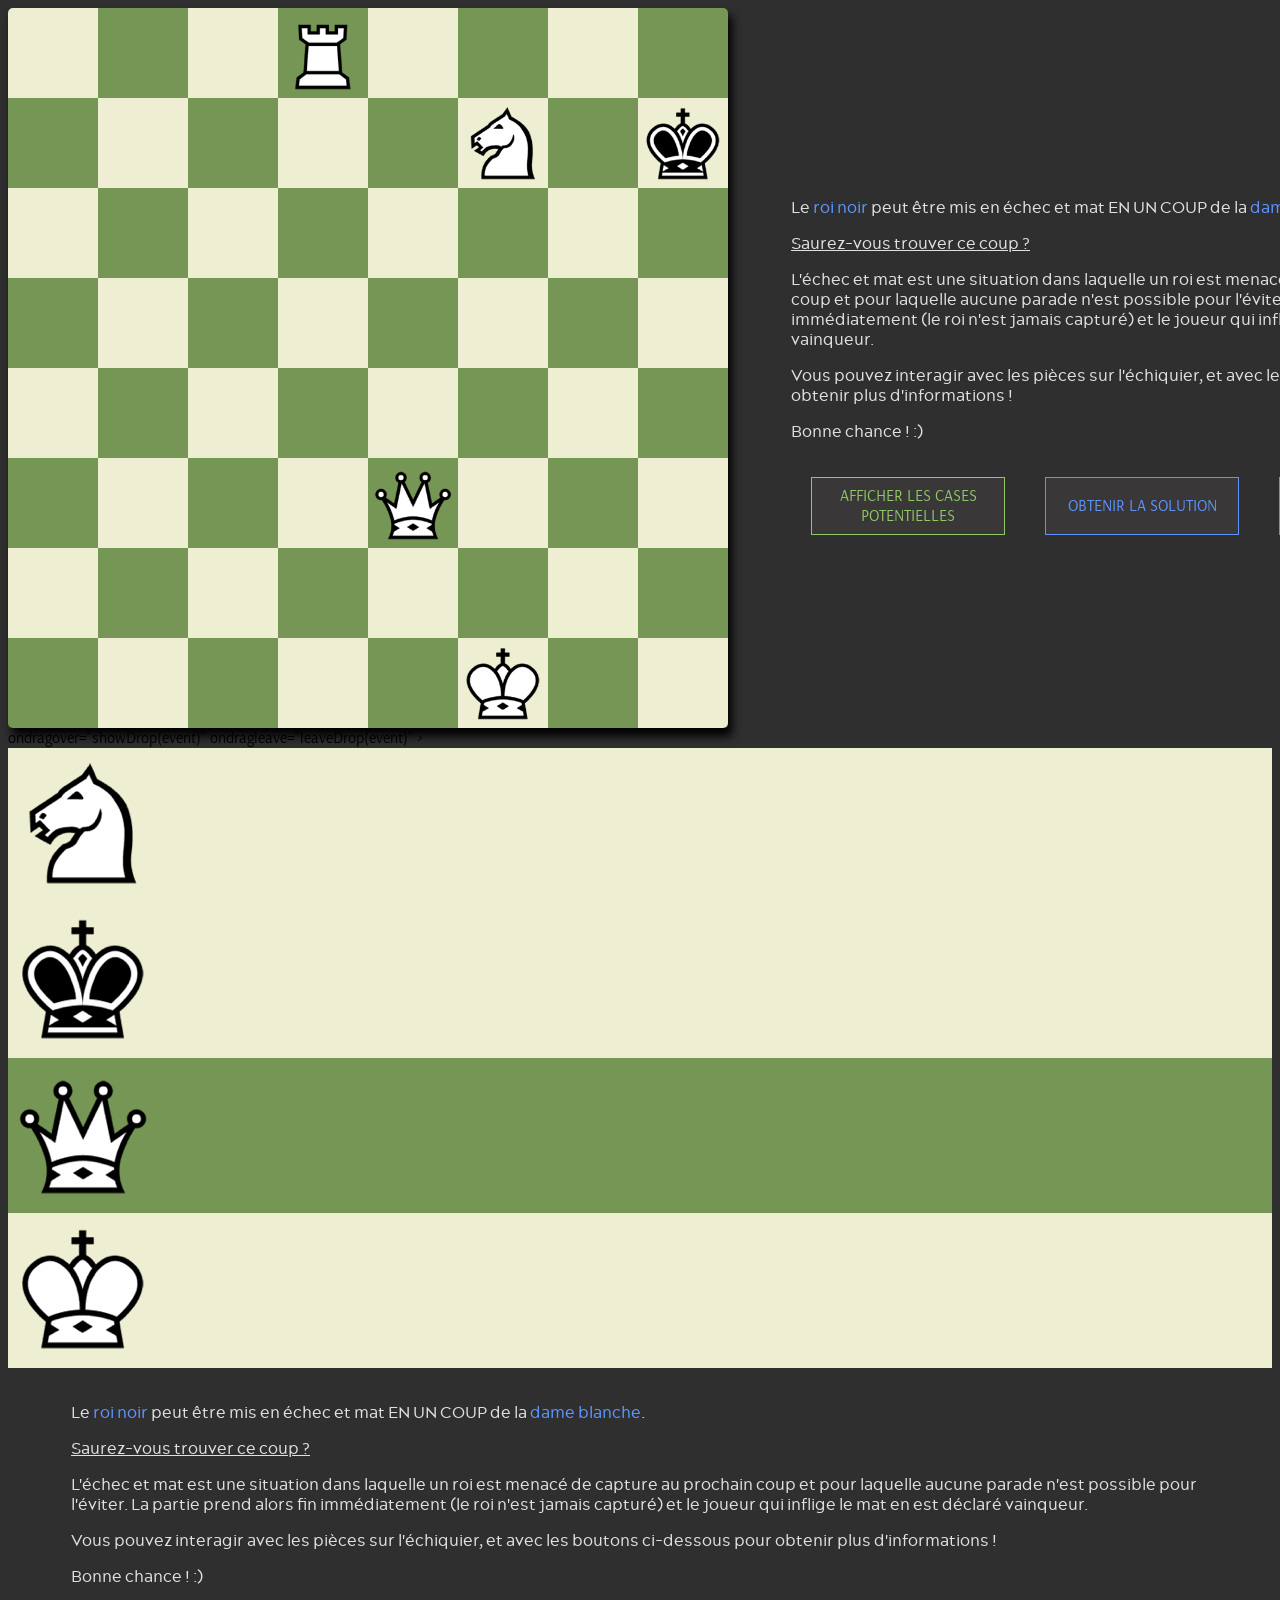
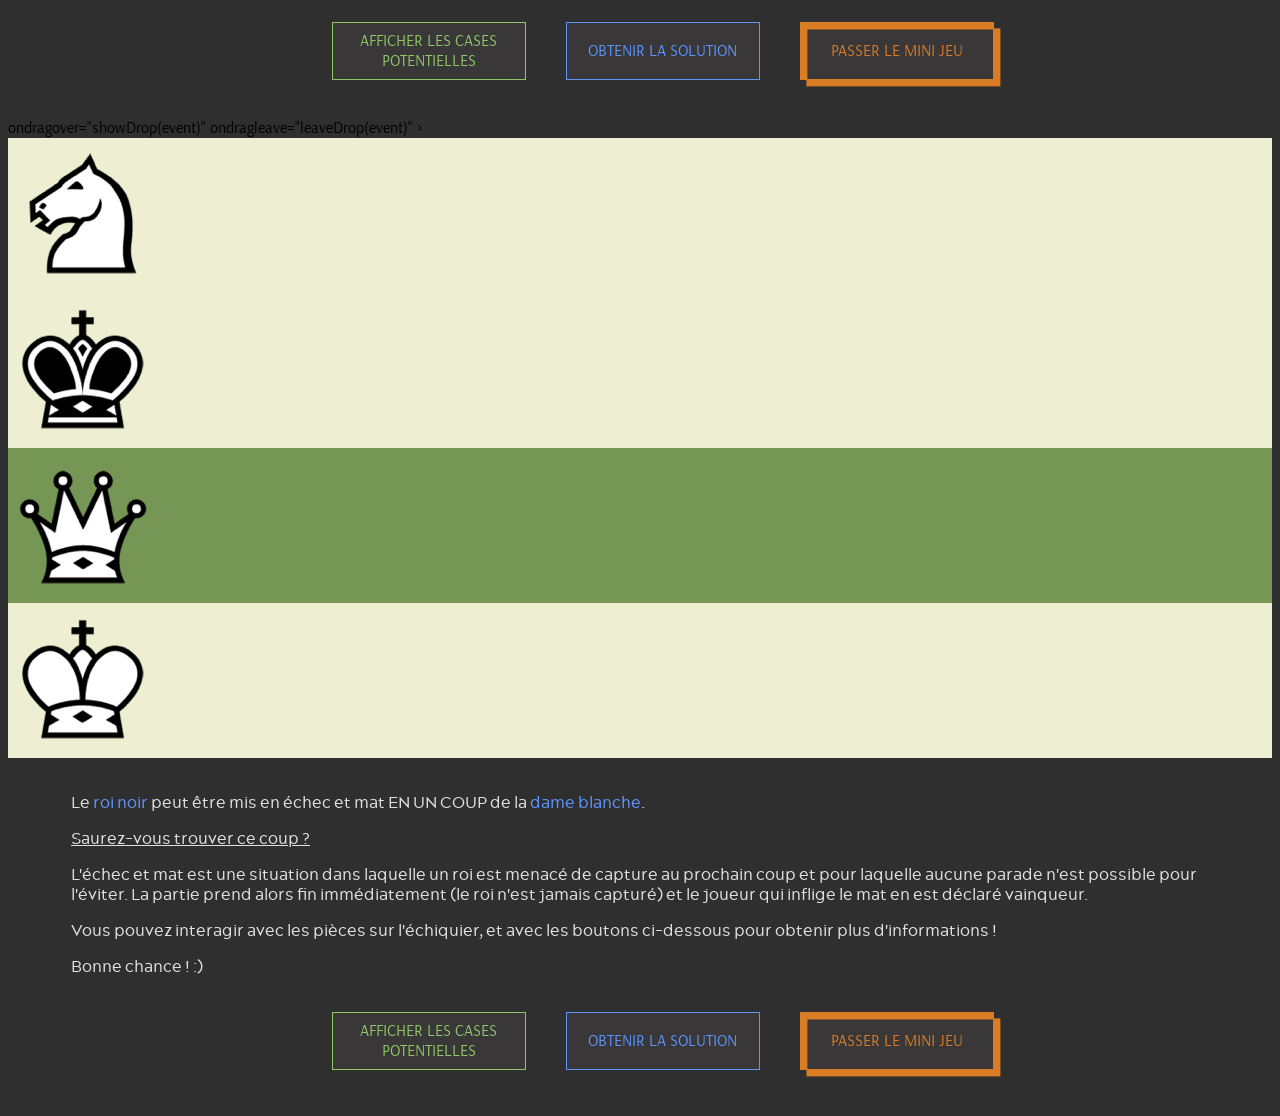
==== commit 3f0dc398: "Update index.html" ====
--- a/index.html
+++ b/index.html
@@ -44,6 +44,479 @@
         <div
           class="e8"
           hover-id="white-rook"
+          ondragover="showDrop(event)"
+          ondragleave="leaveDrop(event)"
+        >
+          <div class="white-rook-text">
+            <p>Tour blanche</p>
+            <p>Peut se mouvoir verticalement et horizontalement</p>
+            <p>Cliquez dessus pour voir les cases qu'elle défend !</p>
+          </div>
+        </div>
+        <div
+          class="f8"
+          hover-id="white-rook"
+          ondragover="showDrop(event)"
+          ondragleave="leaveDrop(event)"
+        ></div>
+        <div
+          class="g8"
+          hover-id="white-rook"
+          ondragover="showDrop(event)"
+          ondragleave="leaveDrop(event)"
+        ></div>
+        <div
+          class="h8"
+          hover-id="white-knight"
+          ondragover="showDrop(event)"
+          ondragleave="leaveDrop(event)"
+        ></div>
+        <div
+          class="a7"
+          hover-id="white-queen"
+          ondragover="showDrop(event)"
+          ondragleave="leaveDrop(event)"
+        ></div>
+        <div
+          class="b7"
+          ondragover="showDrop(event)"
+          ondragleave="leaveDrop(event)"
+        ></div>
+        <div
+          class="c7"
+          ondragover="showDrop(event)"
+          ondragleave="leaveDrop(event)"
+        ></div>
+        <div
+          class="d7"
+          hover-id="white-rook"
+          ondragover="showDrop(event)"
+          ondragleave="leaveDrop(event)"
+        ></div>
+        <div
+          class="e7"
+          hover-id="white-queen"
+          ondragover="showDrop(event)"
+          ondragleave="leaveDrop(event)"
+        ></div>
+
+        <div class="f7">
+          <div id="white-knight">
+            <img src="./Images/white-knight.png" alt="Cavalier Blanc /" />
+          </div>
+        </div>
+
+        <div
+          class="g7"
+          hover-id="black-king"
+          ondragover="showDrop(event)"
+          ondragleave="leaveDrop(event)"
+        >
+          <div class="white-knight-text">
+            <p>Cavalier blanc</p>
+            <p>Se déplace en "L"</p>
+            <p>Cliquez dessus pour voir les cases qu'il défend !</p>
+          </div>
+        </div>
+
+        <div class="h7">
+          <div id="black-king">
+            <img src="./Images/black-king.png" alt="Roi Noir /" />
+          </div>
+        </div>
+
+        <div
+          class="a6"
+          ondragover="showDrop(event)"
+          ondragleave="leaveDrop(event)"
+        ></div>
+        <div
+          class="b6"
+          hover-id="white-queen"
+          ondragover="showDrop(event)"
+          ondragleave="leaveDrop(event)"
+        ></div>
+        <div
+          class="c6"
+          ondragover="showDrop(event)"
+          ondragleave="leaveDrop(event)"
+        ></div>
+        <div
+          class="d6"
+          hover-id="white-knight"
+          ondragover="showDrop(event)"
+          ondragleave="leaveDrop(event)"
+        ></div>
+        <div
+          class="e6"
+          hover-id="white-queen"
+          ondragover="showDrop(event)"
+          ondragleave="leaveDrop(event)"
+        ></div>
+        <div
+          class="f6"
+          ondragover="showDrop(event)"
+          ondragleave="leaveDrop(event)"
+        ></div>
+        <div
+          class="g6"
+          hover-id="black-king"
+          ondragover="showDrop(event)"
+          ondragleave="leaveDrop(event)"
+        ></div>
+
+        <div
+          class="h6"
+          hover-id="white-knight"
+          aide-id="help"
+          draggable-id="white-queen"
+          ondragover="allowDrop(event)"
+          ondragleave="leaveDrop(event)"
+          ondrop="return droph6(event)"
+        >
+          <div class="black-king-text">
+            <p>Roi noir</p>
+            <p>Sera bientôt en échec et mat en un coup de la dame D:</p>
+            <p>Cliquez dessus pour voir les cases qu'il défend !</p>
+          </div>
+        </div>
+
+        <div
+          class="a5"
+          ondragover="showDrop(event)"
+          ondragleave="leaveDrop(event)"
+        ></div>
+        <div
+          class="b5"
+          ondragover="showDrop(event)"
+          ondragleave="leaveDrop(event)"
+        ></div>
+        <div
+          class="c5"
+          hover-id="white-queen"
+          ondragover="showDrop(event)"
+          ondragleave="leaveDrop(event)"
+        ></div>
+        <div
+          class="d5"
+          hover-id="white-rook"
+          ondragover="showDrop(event)"
+          ondragleave="leaveDrop(event)"
+        ></div>
+        <div
+          class="e5"
+          hover-id="white-knight"
+          ondragover="showDrop(event)"
+          ondragleave="leaveDrop(event)"
+        ></div>
+        <div
+          class="f5"
+          ondragover="showDrop(event)"
+          ondragleave="leaveDrop(event)"
+        ></div>
+
+        <div
+          class="g5"
+          hover-id="white-knight"
+          draggable-id="white-queen"
+          ondrop="return dropg5(event)"
+          aide-id="help"
+          ondragover="allowDrop(event)"
+          ondragleave="leaveDrop(event)"
+        ></div>
+
+        <div
+          class="h5"
+          ondragover="showDrop(event)"
+          ondragleave="leaveDrop(event)"
+        ></div>
+        <div
+          class="a4"
+          ondragover="showDrop(event)"
+          ondragleave="leaveDrop(event)"
+        ></div>
+        <div
+          class="b4"
+          ondragover="showDrop(event)"
+          ondragleave="leaveDrop(event)"
+        ></div>
+        <div
+          class="c4"
+          ondragover="showDrop(event)"
+          ondragleave="leaveDrop(event)"
+        ></div>
+        <div
+          class="d4"
+          hover-id="white-rook"
+          ondragover="showDrop(event)"
+          ondragleave="leaveDrop(event)"
+        ></div>
+        <div
+          class="e4"
+          hover-id="white-queen"
+          ondragover="showDrop(event)"
+          ondragleave="leaveDrop(event)"
+        ></div>
+        <div
+          class="f4"
+          hover-id="white-queen"
+          draggable-id="white-queen"
+          ondrop="return dropf4(event)"
+          aide-id="help"
+          ondragover="allowDrop(event)"
+          ondragleave="leaveDrop(event)"
+        ></div>
+
+        <div
+          class="g4"
+          ondragover="showDrop(event)"
+          ondragleave="leaveDrop(event)"
+        ></div>
+        <div
+          class="h4"
+          ondragover="showDrop(event)"
+          ondragleave="leaveDrop(event)"
+        ></div>
+        <div
+          class="a3"
+          hover-id="white-queen"
+          ondragover="showDrop(event)"
+          ondragleave="leaveDrop(event)"
+        ></div>
+        <div
+          class="b3"
+          hover-id="white-queen"
+          ondragover="showDrop(event)"
+          ondragleave="leaveDrop(event)"
+        ></div>
+        <div
+          class="c3"
+          hover-id="white-queen"
+          showDrop
+          ondragover="showDrop(event)"
+          ondragleave="leaveDrop(event)"
+        ></div>
+        <div
+          class="d3"
+          hover-id="white-rook"
+          ondragover="showDrop(event)"
+          ondragleave="leaveDrop(event)"
+        ></div>
+
+        <div class="e3">
+          <div
+            id="white-queen"
+            ondragstart="dragStart(event)"
+            ondragend="dragEnd(event)"
+            draggable="true"
+          >
+            <img src="./Images/white-queen.png" alt="Reine Blanche" />
+          </div>
+        </div>
+
+        <div
+          class="f3"
+          hover-id="white-queen"
+          ondragover="showDrop(event)"
+          ondragleave="leaveDrop(event)"
+        >
+          <div class="white-queen-text">
+            <p>Dame blanche</p>
+            <p>Peut se déplacer dans toutes les directions</p>
+            <p>Cliquez dessus pour voir les cases qu'elle défend !</p>
+          </div>
+        </div>
+        <div
+          class="g3"
+          hover-id="white-queen"
+          ondragover="showDrop(event)"
+          ondragleave="leaveDrop(event)"
+        ></div>
+        <div
+          class="h3"
+          hover-id="white-queen"
+          ondragover="showDrop(event)"
+          ondragleave="leaveDrop(event)"
+        ></div>
+        <div
+          class="a2"
+          ondragover="showDrop(event)"
+          ondragleave="leaveDrop(event)"
+        ></div>
+        <div
+          class="b2"
+          ondragover="showDrop(event)"
+          ondragleave="leaveDrop(event)"
+        ></div>
+        <div
+          class="c2"
+          ondragover="showDrop(event)"
+          ondragleave="leaveDrop(event)"
+        ></div>
+        <div
+          class="d2"
+          hover-id="white-rook"
+          ondragover="showDrop(event)"
+          ondragleave="leaveDrop(event)"
+        ></div>
+        <div
+          class="e2"
+          hover-id="white-queen"
+          ondragover="showDrop(event)"
+          ondragleave="leaveDrop(event)"
+        ></div>
+        <div
+          class="f2"
+          hover-id="white-queen"
+          ondragover="showDrop(event)"
+          ondragleave="leaveDrop(event)"
+        ></div>
+        <div
+          class="g2"
+          hover-id="white-king"
+          ondragover="showDrop(event)"
+          ondragleave="leaveDrop(event)"
+        ></div>
+        <div
+          class="h2"
+          ondragover="showDrop(event)"
+          ondragleave="leaveDrop(event)"
+        ></div>
+        <div
+          class="a1"
+          ondragover="showDrop(event)"
+          ondragleave="leaveDrop(event)"
+        ></div>
+        <div
+          class="b1"
+          ondragover="showDrop(event)"
+          ondragleave="leaveDrop(event)"
+        ></div>
+        <div
+          class="c1"
+          hover-id="white-queen"
+          ondragover="showDrop(event)"
+          ondragleave="leaveDrop(event)"
+        ></div>
+        <div
+          class="d1"
+          hover-id="white-rook"
+          ondragover="showDrop(event)"
+          ondragleave="leaveDrop(event)"
+        ></div>
+        <div
+          class="e1"
+          hover-id="white-queen"
+          ondragover="showDrop(event)"
+          ondragleave="leaveDrop(event)"
+        ></div>
+
+        <div class="f1">
+          <div id="white-king">
+            <img src="./Images/white-king.png" alt="Roi Blanc /" />
+          </div>
+        </div>
+
+        <div
+          class="g1"
+          hover-id="white-queen"
+          ondragover="showDrop(event)"
+          ondragleave="leaveDrop(event)"
+        >
+          <div class="white-king-text">
+            <p>Roi blanc</p>
+            <p>Se déplace dans toutes les directions d'une case</p>
+            <p>Cliquez dessus pour voir les cases qu'il défend !</p>
+          </div>
+        </div>
+        <div
+          class="h1"
+          ondragover="showDrop(event)"
+          ondragleave="leaveDrop(event)"
+        ></div>
+      </div>
+      <section class="instructions">
+        <p>
+          Le <span id="instructions-black-king">roi noir</span> peut être mis en
+          échec et mat EN UN COUP de la
+          <span id="instructions-white-queen">dame blanche</span>.
+        </p>
+        <p id="challenge">Saurez-vous trouver ce coup ?</p>
+        <p>
+          L'échec et mat est une situation dans laquelle un roi est menacé de
+          capture au prochain coup et pour laquelle aucune parade n'est possible
+          pour l'éviter. La partie prend alors fin immédiatement (le roi n'est
+          jamais capturé) et le joueur qui inflige le mat en est déclaré
+          vainqueur.
+        </p>
+        <p>
+          Vous pouvez interagir avec les pièces sur l'échiquier, et avec les
+          boutons ci-dessous pour obtenir plus d'informations !
+        </p>
+        <p>Bonne chance ! :)</p>
+        <div class="instructions-links">
+          <a id="help" href="http://">AFFICHER LES CASES POTENTIELLES</a>
+          <a id="solution" href="http://">OBTENIR LA SOLUTION </a>
+          <a id="skip" href="http://">PASSER LE MINI JEU</a>
+        </div>
+      </section>
+    </div>
+
+    <div class="modal-escape-bg">
+      <div class="modal-escape">
+        <p>Le roi a pu s'échapper !</p>
+        <div class="retry-escape">
+          <i class="fas fa-undo"></i>
+          <p>Réessayer</p>
+        </div>
+        <div class="skip-escape">
+          <i class="fas fa-forward"></i>
+          <p>Passer</p>
+        </div>
+      </div>
+    </div>
+    <div class="modal-pat-bg">
+      <div class="modal-pat">
+        <p>Pat / Match nul :</p>
+        <ul>
+          <li>C'est au tour des noirs de jouer</li>
+          <li>Le roi noir n'est pas sous le coup d'un échec</li>
+          <li>
+            Le roi noir ne peut plus jouer de coup légal <br />(toute les cases
+            autour de lui à part la sienne <br />
+            sont défendues par les pièces blanches
+          </li>
+        </ul>
+        <div class="retry-pat">
+          <i class="fas fa-undo"></i>
+          <p>Réessayer</p>
+        </div>
+        <div class="skip-pat">
+          <i class="fas fa-forward"></i>
+          <p>Passer</p>
+        </div>
+      </div>
+    </div>
+    <section class="cvvictor">
+      <img src="./Images/cv.jpg" alt="CV de Victor Martin" />
+      <div class="icons">
+        <div class="download">
+          <i class="fas fa-download"></i>
+          <p>Télecharger</p>
+        </div>
+        <div class="contact">
+          <i class="fas fa-envelope"></i>
+          <p>Contact</p>
+        </div>
+        <div class="linkedin">
+          <i class="fab fa-linkedin"></i>
+          <p>LinkedIn</p>
+        </div>
+      </div>
+    </section>
+  </body>
+</html>
+
           ondragover="showDrop(event)"
           ondragleave="leaveDrop(event)"
         >
--- a/echiquier.css
+++ b/echiquier.css
@@ -32,7 +32,11 @@
 
 .wrapper img {
   height: 10vh;
-  -webkit-transition: -webkit-transform 0.3s ease-in-out;transition: -webkit-transform 0.3s ease-in-out;-o-transition: transform 0.3s ease-in-out;transition: transform 0.3s ease-in-out;transition: transform 0.3s ease-in-out, -webkit-transform 0.3s ease-in-out;
+  -webkit-transition: -webkit-transform 0.3s ease-in-out;
+  transition: -webkit-transform 0.3s ease-in-out;
+  -o-transition: transform 0.3s ease-in-out;
+  transition: transform 0.3s ease-in-out;
+  transition: transform 0.3s ease-in-out, -webkit-transform 0.3s ease-in-out;
 }
 
 #white-rook,
@@ -96,27 +100,25 @@
   transition: all 1.2s cubic-bezier(0, 0.54, 0.92, 1.04) 0.3s;
 }
 
-.motionh6-in {
-  -webkit-transform: translate(0, -100%);
-  -ms-transform: translate(0, -100%);
-  transform: translate(0, -100%);
-  -webkit-transition: -webkit-transform 1.5s;
-  transition: -webkit-transform 1.5s;
-  -o-transition: transform 1.5s;
-  transition: transform 1.5s;
-  transition: transform 1.5s, -webkit-transform 1.5s;
-}
-
 .cvvictor {
-  display: flex;
-  flex-direction: row;
-  align-items: flex-start;
+  position: fixed;
+  top: 2vh;
+  left: 25vw;
+  display: -webkit-box;
+  display: -ms-flexbox;
+  display: flex;
+  -webkit-box-pack: center;
+  -ms-flex-pack: center;
   justify-content: center;
-  height: 100vh;
-}
-
-.cvvictor>img{
-  object-fit: contain;
+  opacity: 0;
+  visibility: hidden;
+  -webkit-transition: opacity 1s ease-out;
+  -o-transition: opacity 1s ease-out;
+  transition: opacity 1s ease-out;
+}
+
+.cvvictor > img {
+  max-height: 95vh;
 }
 
 .download,
@@ -145,12 +147,20 @@
 .linkedin > p {
   color: rgb(93, 149, 253);
   font-size: 0.7em;
-  -webkit-transition: -webkit-transform 0.3s;transition: -webkit-transform 0.3s;-o-transition: transform 0.3s;transition: transform 0.3s;transition: transform 0.3s, -webkit-transform 0.3s;
+  -webkit-transition: -webkit-transform 0.3s;
+  transition: -webkit-transform 0.3s;
+  -o-transition: transform 0.3s;
+  transition: transform 0.3s;
+  transition: transform 0.3s, -webkit-transform 0.3s;
 }
 
 .cv-buttons-hover {
   transform: translate(0, -7px);
-  -webkit-transition: -webkit-transform 0.3s;transition: -webkit-transform 0.3s;-o-transition: transform 0.3s;transition: transform 0.3s;transition: transform 0.3s, -webkit-transform 0.3s;
+  -webkit-transition: -webkit-transform 0.3s;
+  transition: -webkit-transform 0.3s;
+  -o-transition: transform 0.3s;
+  transition: transform 0.3s;
+  transition: transform 0.3s, -webkit-transform 0.3s;
 }
 
 .instructions {
@@ -190,14 +200,18 @@
 #help {
   color: #8fc866;
   border: 1px solid #8fc866;
-  -webkit-transition: all 0.3s;-o-transition: all 0.3s;transition: all 0.3s;
+  -webkit-transition: all 0.3s;
+  -o-transition: all 0.3s;
+  transition: all 0.3s;
 }
 
 #solution {
   line-height: 40px;
   color: rgb(93, 149, 253);
   border: 1px solid rgb(93, 149, 253);
-  -webkit-transition: all 0.3s;-o-transition: all 0.3s;transition: all 0.3s;
+  -webkit-transition: all 0.3s;
+  -o-transition: all 0.3s;
+  transition: all 0.3s;
 }
 
 #skip {
@@ -205,8 +219,9 @@
   overflow: visible;
   color: rgb(218, 124, 36);
   border: 1px solid rgb(218, 124, 36);
-  -webkit-box-shadow: inset 0.4em 0.4em rgb(218, 124, 36), 0.4em 0.4em rgb(218, 124, 36);
-          box-shadow: inset 0.4em 0.4em rgb(218, 124, 36), 0.4em 0.4em rgb(218, 124, 36);
+  -webkit-box-shadow: inset 0.4em 0.4em rgb(218, 124, 36),
+    0.4em 0.4em rgb(218, 124, 36);
+  box-shadow: inset 0.4em 0.4em rgb(218, 124, 36), 0.4em 0.4em rgb(218, 124, 36);
   -webkit-transition: all 0.3s;
   -o-transition: all 0.3s;
   transition: all 0.3s;
@@ -215,7 +230,7 @@
 #help:hover {
   color: whitesmoke;
   -webkit-box-shadow: inset 0 -3.7em 0 #13d25e;
-          box-shadow: inset 0 -3.7em 0 #13d25e;
+  box-shadow: inset 0 -3.7em 0 #13d25e;
   -webkit-transition: all 0.3s;
   -o-transition: all 0.3s;
   transition: all 0.3s;
@@ -224,7 +239,7 @@
 #solution:hover {
   color: white;
   -webkit-box-shadow: inset 12.1em 0 rgb(93, 149, 253);
-          box-shadow: inset 12.1em 0 rgb(93, 149, 253);
+  box-shadow: inset 12.1em 0 rgb(93, 149, 253);
   -webkit-transition: all 0.3s;
   -o-transition: all 0.3s;
   transition: all 0.3s;
@@ -233,7 +248,7 @@
 #skip:hover {
   color: white;
   -webkit-box-shadow: inset 8em 4em rgb(236, 206, 32);
-          box-shadow: inset 8em 4em rgb(236, 206, 32);
+  box-shadow: inset 8em 4em rgb(236, 206, 32);
   -webkit-transition: all 0.3s;
   -o-transition: all 0.3s;
   transition: all 0.3s;
@@ -321,7 +336,9 @@
 .black-king-text_hover {
   visibility: initial;
   opacity: 1;
-  -webkit-transition: opacity 0.3s;-o-transition: opacity 0.3s;transition: opacity 0.3s;
+  -webkit-transition: opacity 0.3s;
+  -o-transition: opacity 0.3s;
+  transition: opacity 0.3s;
   z-index: 10;
 }
 
@@ -352,6 +369,725 @@
   display: flex;
   -webkit-box-pack: center;
   -ms-flex-pack: center;
+  justify-content: center;
+  -webkit-box-align: center;
+  -ms-flex-align: center;
+  align-items: center;
+  visibility: hidden;
+  opacity: 0;
+  -webkit-transition: opacity 0.5s;
+  -o-transition: opacity 0.5s;
+  transition: opacity 0.5s;
+}
+
+.modal-escape-bg-active,
+.modal-pat-bg-active {
+  visibility: visible;
+  opacity: 1;
+}
+
+.modal-escape {
+  display: flex;
+  align-items: baseline;
+  font-family: "acherusgrotesque-regular";
+  background-color: rgb(93, 149, 253);
+  padding: 1em 1.5em;
+  border-radius: 5px;
+  box-shadow: rgb(53, 66, 255) 0.2em 0.2em 1em;
+}
+
+.modal-pat {
+  display: flex;
+  flex-direction: column;
+  align-items: center;
+  font-family: "acherusgrotesque-regular";
+  background-color: rgb(93, 149, 253);
+  padding: 1em 1.5em;
+  border-radius: 5px;
+  box-shadow: rgb(53, 66, 255) 0.2em 0.2em 1em;
+}
+
+.modal-escape > p {
+  font-size: 1.5em;
+  margin-right: 25px;
+}
+
+.modal-pat > p,
+.modal-pat li {
+  font-size: 0.9em;
+}
+
+.modal-escape i,
+.modal-pat i {
+  font-size: 2em;
+}
+
+.retry-escape,
+.skip-escape,
+.retry-pat,
+.skip-pat {
+  margin-left: 20px;
+  display: flex;
+  flex-direction: column;
+  align-items: center;
+  justify-content: center;
+}
+
+.retry-escape > i {
+  -webkit-transition-property: -webkit-transform;
+  transition-property: -webkit-transform;
+  -o-transition-property: transform;
+  transition-property: transform;
+  transition-property: transform, -webkit-transform;
+  -webkit-transition-duration: 1s;
+  -o-transition-duration: 1s;
+  transition-duration: 1s;
+}
+
+.retry-escape > p,
+.skip-escape > p {
+  font-size: 0.7em;
+  margin-top: 0;
+  -webkit-transition: letter-spacing 0.4s;
+  -o-transition: letter-spacing 0.4s;
+  transition: letter-spacing 0.4s;
+}
+
+.retry-escape > i:hover,
+.retry-pat > i:hover {
+  cursor: pointer;
+  -webkit-animation-name: rotate;
+  animation-name: rotate;
+  -webkit-animation-duration: 1s;
+  animation-duration: 1s;
+  -webkit-animation-iteration-count: infinite;
+  animation-iteration-count: infinite;
+  -webkit-animation-timing-function: linear;
+  animation-timing-function: linear;
+}
+
+@-webkit-keyframes rotate {
+  from {
+    -webkit-transform: rotate(0deg);
+    transform: rotate(0deg);
+  }
+  to {
+    -webkit-transform: rotate(-360deg);
+    transform: rotate(-360deg);
+  }
+}
+@keyframes rotate {
+  from {
+    -webkit-transform: rotate(0deg);
+    transform: rotate(0deg);
+  }
+  to {
+    -webkit-transform: rotate(-360deg);
+    transform: rotate(-360deg);
+  }
+}
+
+.modal-escape-visible {
+  letter-spacing: 0.1em;
+  -webkit-transition: letter-spacing 0.4s;
+  -o-transition: letter-spacing 0.4s;
+  transition: letter-spacing 0.4s;
+}
+
+.skip-escape > i,
+.skip-pat > i {
+  cursor: pointer;
+}
+
+.g7 {
+  position: relative;
+}
+
+.a1 {
+  background-color: #769655;
+}
+
+.a2 {
+  background-color: #eeeed2;
+}
+
+.a3 {
+  background-color: #769655;
+}
+
+.a4 {
+  background-color: #eeeed2;
+}
+
+.a5 {
+  background-color: #769655;
+}
+
+.a6 {
+  background-color: #eeeed2;
+}
+
+.a7 {
+  background-color: #769655;
+}
+
+.a8 {
+  background-color: #eeeed2;
+}
+
+.b1 {
+  background-color: #eeeed2;
+}
+
+.b2 {
+  background-color: #769655;
+}
+
+.b3 {
+  background-color: #eeeed2;
+}
+
+.b4 {
+  background-color: #769655;
+}
+
+.b5 {
+  background-color: #eeeed2;
+}
+
+.b6 {
+  background-color: #769655;
+}
+
+.b7 {
+  background-color: #eeeed2;
+}
+
+.b8 {
+  background-color: #769655;
+}
+
+.c1 {
+  background-color: #769655;
+}
+
+.c2 {
+  background-color: #eeeed2;
+}
+
+.c3 {
+  background-color: #769655;
+}
+
+.c4 {
+  background-color: #eeeed2;
+}
+
+.c5 {
+  background-color: #769655;
+}
+
+.c6 {
+  background-color: #eeeed2;
+}
+
+.c7 {
+  background-color: #769655;
+}
+
+.c8 {
+  background-color: #eeeed2;
+}
+
+.d1 {
+  background-color: #eeeed2;
+}
+
+.d2 {
+  background-color: #769655;
+}
+
+.d3 {
+  background-color: #eeeed2;
+}
+
+.d4 {
+  background-color: #769655;
+}
+
+.d5 {
+  background-color: #eeeed2;
+}
+
+.d6 {
+  background-color: #769655;
+}
+
+.d7 {
+  background-color: #eeeed2;
+}
+
+.d8 {
+  background-color: #769655;
+}
+
+.e1 {
+  background-color: #769655;
+}
+
+.e2 {
+  background-color: #eeeed2;
+}
+
+.e3 {
+  background-color: #769655;
+}
+
+.e4 {
+  background-color: #eeeed2;
+}
+
+.e5 {
+  background-color: #769655;
+}
+
+.e6 {
+  background-color: #eeeed2;
+}
+
+.e7 {
+  background-color: #769655;
+}
+
+.e8 {
+  background-color: #eeeed2;
+}
+
+.f1 {
+  background-color: #eeeed2;
+}
+
+.f2 {
+  background-color: #769655;
+}
+
+.f3 {
+  background-color: #eeeed2;
+}
+
+.f4 {
+  background-color: #769655;
+}
+
+.f5 {
+  background-color: #eeeed2;
+}
+
+.f6 {
+  background-color: #769655;
+}
+
+.f7 {
+  background-color: #eeeed2;
+}
+
+.f8 {
+  background-color: #769655;
+}
+
+.g1 {
+  background-color: #769655;
+}
+
+.g2 {
+  background-color: #eeeed2;
+}
+
+.g3 {
+  background-color: #769655;
+}
+
+.g4 {
+  background-color: #eeeed2;
+}
+
+.g5 {
+  background-color: #769655;
+}
+
+.g6 {
+  background-color: #eeeed2;
+}
+
+.g7 {
+  background-color: #769655;
+}
+
+.g8 {
+  background-color: #eeeed2;
+}
+
+.h1 {
+  background-color: #eeeed2;
+}
+
+.h2 {
+  background-color: #769655;
+}
+
+.h3 {
+  background-color: #eeeed2;
+}
+
+.h4 {
+  background-color: #769655;
+}
+
+.h5 {
+  background-color: #eeeed2;
+}
+
+.h6 {
+  background-color: #769655;
+}
+
+.h7 {
+  background-color: #eeeed2;
+}
+
+.h8 {
+  background-color: #769655;
+}
+
+@media all and (max-width: 1390px) {
+  .block-page {
+    margin: 0 0 0 0;
+  }
+
+  .instructions {
+    padding: 2vh 2vh;
+  }
+}
+
+@media all and (max-width: 1180px) {
+  .block-page {
+    flex-direction: column;
+    align-items: flex-start;
+  }
+
+  .instructions {
+    border: none;
+  }
+}
+
+}
+.wrapper img:hover {
+  -webkit-transform: scale(1.3);
+  -ms-transform: scale(1.3);
+  transform: scale(1.3);
+  -webkit-transition: -webkit-transform 0.3s ease-in-out;
+  transition: -webkit-transform 0.3s ease-in-out;
+  -o-transition: transform 0.3s ease-in-out;
+  transition: transform 0.3s ease-in-out;
+  transition: transform 0.3s ease-in-out, -webkit-transform 0.3s ease-in-out;
+}
+
+.wrapper {
+  width: 80vh;
+  height: auto;
+  display: grid;
+  grid-template-columns: repeat(8, 10vh);
+  border-radius: 3px;
+  box-shadow: 4px 8px 10px;
+}
+
+.a1 {
+  border-radius: 0px 0px 0px 5px;
+}
+
+.a8 {
+  border-radius: 5px 0px 0px 0px;
+}
+
+.h8 {
+  border-radius: 0px 5px 0px 0px;
+}
+
+.h1 {
+  border-radius: 0px 0px 5px 0px;
+}
+
+.wrapper > div {
+  height: 10vh;
+}
+
+.motionh6-out {
+  -webkit-filter: opacity(0%);
+  filter: opacity(0%);
+  -webkit-transform: translate(50vw);
+  -ms-transform: translate(50vw);
+  transform: translate(50vw);
+  -webkit-transition: all 1.2s cubic-bezier(0, 0.54, 0.92, 1.04) 0.3s;
+  -o-transition: all 1.2s cubic-bezier(0, 0.54, 0.92, 1.04) 0.3s;
+  transition: all 1.2s cubic-bezier(0, 0.54, 0.92, 1.04) 0.3s;
+}
+
+.motionh6-in {
+  -webkit-transform: translate(0, -100%);
+  -ms-transform: translate(0, -100%);
+  transform: translate(0, -100%);
+  -webkit-transition: -webkit-transform 1.5s;
+  transition: -webkit-transform 1.5s;
+  -o-transition: transform 1.5s;
+  transition: transform 1.5s;
+  transition: transform 1.5s, -webkit-transform 1.5s;
+}
+
+.cvvictor {
+  display: flex;
+  flex-direction: row;
+  align-items: flex-start;
+  justify-content: center;
+  height: 100vh;
+}
+
+.cvvictor>img{
+  object-fit: contain;
+}
+
+.download,
+.contact,
+.linkedin {
+  margin-left: 10px;
+  display: flex;
+  flex-direction: column;
+  align-items: center;
+  justify-content: center;
+}
+
+.download > i,
+.contact > i,
+.linkedin > i {
+  display: flex;
+  flex-direction: column;
+  color: rgb(93, 149, 253);
+  font-size: 3em;
+  cursor: pointer;
+  margin-top: 10px;
+}
+
+.download > p,
+.contact > p,
+.linkedin > p {
+  color: rgb(93, 149, 253);
+  font-size: 0.7em;
+  -webkit-transition: -webkit-transform 0.3s;transition: -webkit-transform 0.3s;-o-transition: transform 0.3s;transition: transform 0.3s;transition: transform 0.3s, -webkit-transform 0.3s;
+}
+
+.cv-buttons-hover {
+  transform: translate(0, -7px);
+  -webkit-transition: -webkit-transform 0.3s;transition: -webkit-transform 0.3s;-o-transition: transform 0.3s;transition: transform 0.3s;transition: transform 0.3s, -webkit-transform 0.3s;
+}
+
+.instructions {
+  margin-left: 5vh;
+  padding: 2vh 5vh;
+}
+
+.instructions span {
+  color: rgb(93, 149, 253);
+  cursor: pointer;
+}
+.instructions #challenge {
+  text-decoration: underline;
+}
+
+.instructions-links {
+  display: flex;
+  justify-content: center;
+}
+
+.instructions-links > a {
+  display: inline-block;
+  width: 10em;
+  margin: 20px 20px 20px 20px;
+  padding: 0.5em 1em;
+  cursor: pointer;
+  text-decoration: none;
+  text-align: center;
+  background-color: #393737;
+}
+
+.instructions > p {
+  font-family: "acherusgrotesque-regular";
+  color: rgb(223, 224, 224);
+}
+
+#help {
+  color: #8fc866;
+  border: 1px solid #8fc866;
+  -webkit-transition: all 0.3s;-o-transition: all 0.3s;transition: all 0.3s;
+}
+
+#solution {
+  line-height: 40px;
+  color: rgb(93, 149, 253);
+  border: 1px solid rgb(93, 149, 253);
+  -webkit-transition: all 0.3s;-o-transition: all 0.3s;transition: all 0.3s;
+}
+
+#skip {
+  line-height: 40px;
+  overflow: visible;
+  color: rgb(218, 124, 36);
+  border: 1px solid rgb(218, 124, 36);
+  -webkit-box-shadow: inset 0.4em 0.4em rgb(218, 124, 36), 0.4em 0.4em rgb(218, 124, 36);
+          box-shadow: inset 0.4em 0.4em rgb(218, 124, 36), 0.4em 0.4em rgb(218, 124, 36);
+  -webkit-transition: all 0.3s;
+  -o-transition: all 0.3s;
+  transition: all 0.3s;
+}
+
+#help:hover {
+  color: whitesmoke;
+  -webkit-box-shadow: inset 0 -3.7em 0 #13d25e;
+          box-shadow: inset 0 -3.7em 0 #13d25e;
+  -webkit-transition: all 0.3s;
+  -o-transition: all 0.3s;
+  transition: all 0.3s;
+}
+
+#solution:hover {
+  color: white;
+  -webkit-box-shadow: inset 12.1em 0 rgb(93, 149, 253);
+          box-shadow: inset 12.1em 0 rgb(93, 149, 253);
+  -webkit-transition: all 0.3s;
+  -o-transition: all 0.3s;
+  transition: all 0.3s;
+}
+
+#skip:hover {
+  color: white;
+  -webkit-box-shadow: inset 8em 4em rgb(236, 206, 32);
+          box-shadow: inset 8em 4em rgb(236, 206, 32);
+  -webkit-transition: all 0.3s;
+  -o-transition: all 0.3s;
+  transition: all 0.3s;
+}
+
+.help-squares {
+  -webkit-box-shadow: inset 0 -5em #13d25e;
+  box-shadow: inset 0 -5em #13d25e;
+  -webkit-transition: -webkit-box-shadow 0.5s ease-in-out;
+  transition: -webkit-box-shadow 0.5s ease-in-out;
+  -o-transition: box-shadow 0.5s ease-in-out;
+  transition: box-shadow 0.5s ease-in-out;
+  transition: box-shadow 0.5s ease-in-out, -webkit-box-shadow 0.5s ease-in-out;
+}
+
+.guide-squares {
+  -webkit-box-shadow: inset -1vh 1vh 0 #156df1;
+  box-shadow: inset -1vh 1vh 0 #156df1;
+  -webkit-transition: -webkit-box-shadow 0.5s ease-in-out;
+  transition: -webkit-box-shadow 0.3s ease-in-out;
+  -o-transition: box-shadow 0.3s ease-in-out;
+  transition: box-shadow 0.3s ease-in-out;
+  transition: box-shadow 0.3s ease-in-out, -webkit-box-shadow 0.3s ease-in-out;
+}
+
+.solution-squares {
+  -webkit-box-shadow: inset 5em 0 #156df1;
+  box-shadow: inset 0 5em #156df1;
+  -webkit-transition: -webkit-box-shadow 0.5s ease-in-out;
+  transition: -webkit-box-shadow 0.5s ease-in-out;
+  -o-transition: box-shadow 0.5s ease-in-out;
+  transition: box-shadow 0.5s ease-in-out;
+  transition: box-shadow 0.5s ease-in-out, -webkit-box-shadow 0.5s ease-in-out;
+}
+
+.e8 {
+  position: relative;
+}
+
+.f3 {
+  position: relative;
+}
+
+.g1 {
+  position: relative;
+}
+
+.h6 {
+  position: relative;
+}
+
+.white-rook-text,
+.white-knight-text,
+.white-queen-text,
+.white-king-text,
+.black-king-text {
+  background-color: whitesmoke;
+  padding: 1em 1.5em;
+  border-radius: 3px;
+  font-size: 2vh;
+  color: black;
+  font-family: "acherusgrotesque-regular";
+  position: absolute;
+  left: 1vh;
+  top: 1vh;
+  white-space: nowrap;
+  line-height: 0;
+  opacity: 0;
+  transition: opacity 0.3s;
+  visibility: hidden;
+}
+
+.white-rook-text > p:first-child,
+.white-knight-text > p:first-child,
+.white-queen-text > p:first-child,
+.white-king-text > p:first-child,
+.black-king-text > p:first-child {
+  font-weight: bold;
+}
+
+.white-rook-text_hover,
+.white-knight-text_hover,
+.white-queen-text_hover,
+.white-king-text_hover,
+.black-king-text_hover {
+  visibility: initial;
+  opacity: 1;
+  -webkit-transition: opacity 0.3s;-o-transition: opacity 0.3s;transition: opacity 0.3s;
+  z-index: 10;
+}
+
+.white-rook-defense-square,
+.white-knight-defense-square,
+.white-queen-defense-square,
+.white-king-defense-square,
+.black-king-defense-square {
+  outline: solid 0.4vh;
+  outline-color: rgb(133, 15, 88);
+  outline-style: dashed;
+  outline-offset: -0.7vh;
+  -webkit-transition: outline-offset 0.3s;
+  -o-transition: outline-offset 0.3s;
+  transition: outline-offset 0.3s;
+}
+
+.modal-escape-bg,
+.modal-pat-bg {
+  position: fixed;
+  top: 0;
+  left: 0;
+  height: 100vh;
+  width: 100%;
+  background-color: rgba(0, 0, 0, 0.1);
+  display: -webkit-box;
+  display: -ms-flexbox;
+  display: flex;
+  -webkit-box-pack: center;
+  -ms-flex-pack: center;
           justify-content: center;
   -webkit-box-align: center;
   -ms-flex-align: center;
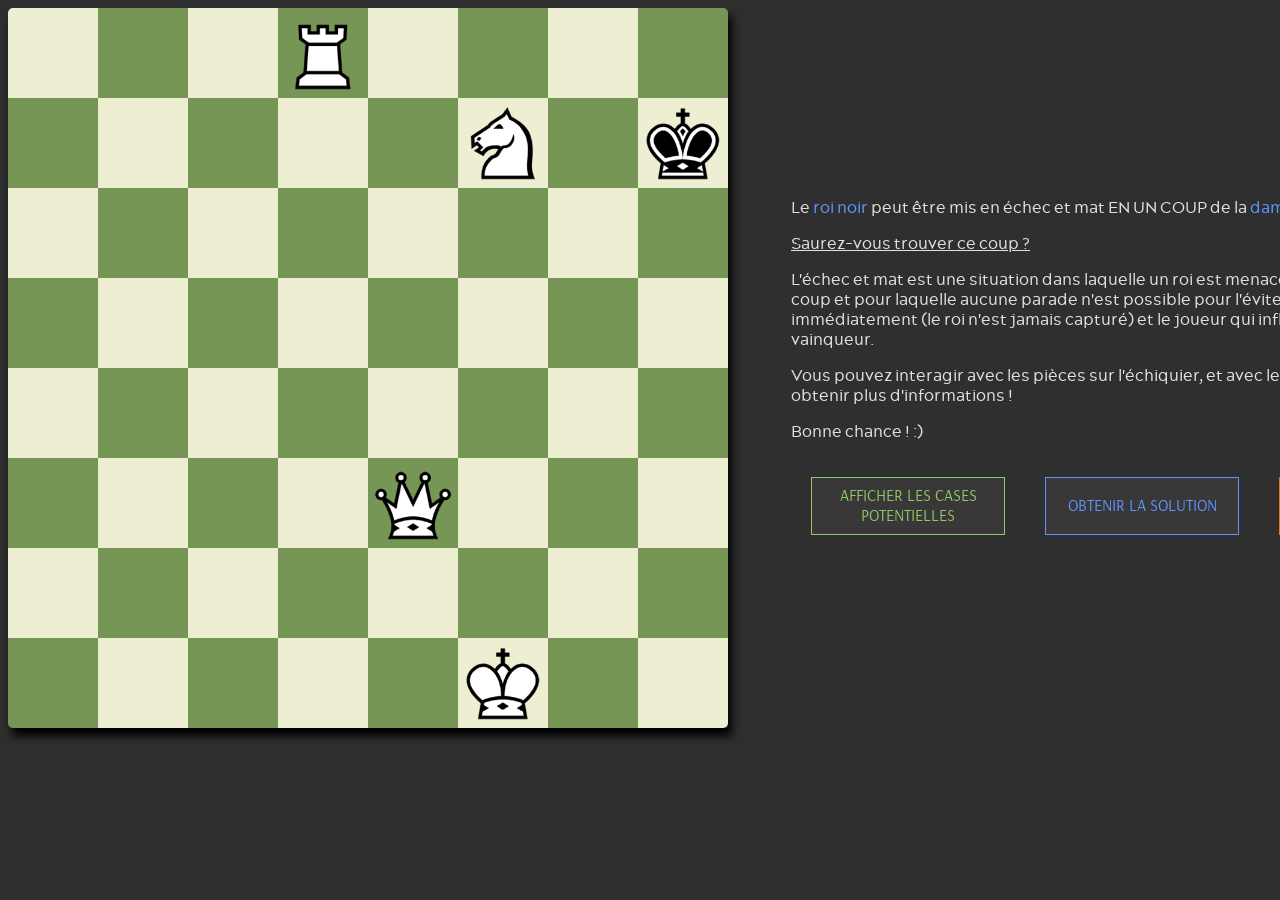
==== commit 06de1f4d: "Update index.html" ====
--- a/index.html
+++ b/index.html
@@ -516,949 +516,3 @@
     </section>
   </body>
 </html>
-
-          ondragover="showDrop(event)"
-          ondragleave="leaveDrop(event)"
-        >
-          <div class="white-rook-text">
-            <p>Tour blanche</p>
-            <p>Peut se mouvoir verticalement et horizontalement</p>
-            <p>Cliquez dessus pour voir les cases qu'elle défend !</p>
-          </div>
-        </div>
-        <div
-          class="f8"
-          hover-id="white-rook"
-          ondragover="showDrop(event)"
-          ondragleave="leaveDrop(event)"
-        ></div>
-        <div
-          class="g8"
-          hover-id="white-rook"
-          ondragover="showDrop(event)"
-          ondragleave="leaveDrop(event)"
-        ></div>
-        <div
-          class="h8"
-          hover-id="white-knight"
-          ondragover="showDrop(event)"
-          ondragleave="leaveDrop(event)"
-        ></div>
-        <div
-          class="a7"
-          hover-id="white-queen"
-          ondragover="showDrop(event)"
-          ondragleave="leaveDrop(event)"
-        ></div>
-        <div
-          class="b7"
-          ondragover="showDrop(event)"
-          ondragleave="leaveDrop(event)"
-        ></div>
-        <div
-          class="c7"
-          ondragover="showDrop(event)"
-          ondragleave="leaveDrop(event)"
-        ></div>
-        <div
-          class="d7"
-          hover-id="white-rook"
-          ondragover="showDrop(event)"
-          ondragleave="leaveDrop(event)"
-        ></div>
-        <div
-          class="e7"
-          hover-id="white-queen"
-          ondragover="showDrop(event)"
-          ondragleave="leaveDrop(event)"
-        ></div>
-
-        <div class="f7">
-          <div id="white-knight">
-            <img src="./Images/white-knight.png" alt="Cavalier Blanc /" />
-          </div>
-        </div>
-
-        <div
-          class="g7"
-          hover-id="black-king"
-          ondragover="showDrop(event)"
-          ondragleave="leaveDrop(event)"
-        >
-          <div class="white-knight-text">
-            <p>Cavalier blanc</p>
-            <p>Se déplace en "L"</p>
-            <p>Cliquez dessus pour voir les cases qu'il défend !</p>
-          </div>
-        </div>
-
-        <div class="h7">
-          <div id="black-king">
-            <img src="./Images/black-king.png" alt="Roi Noir /" />
-          </div>
-        </div>
-
-        <div
-          class="a6"
-          ondragover="showDrop(event)"
-          ondragleave="leaveDrop(event)"
-        ></div>
-        <div
-          class="b6"
-          hover-id="white-queen"
-          ondragover="showDrop(event)"
-          ondragleave="leaveDrop(event)"
-        ></div>
-        <div
-          class="c6"
-          ondragover="showDrop(event)"
-          ondragleave="leaveDrop(event)"
-        ></div>
-        <div
-          class="d6"
-          hover-id="white-knight"
-          ondragover="showDrop(event)"
-          ondragleave="leaveDrop(event)"
-        ></div>
-        <div
-          class="e6"
-          hover-id="white-queen"
-          ondragover="showDrop(event)"
-          ondragleave="leaveDrop(event)"
-        ></div>
-        <div
-          class="f6"
-          ondragover="showDrop(event)"
-          ondragleave="leaveDrop(event)"
-        ></div>
-        <div
-          class="g6"
-          hover-id="black-king"
-          ondragover="showDrop(event)"
-          ondragleave="leaveDrop(event)"
-        ></div>
-
-        <div
-          class="h6"
-          hover-id="white-knight"
-          aide-id="help"
-          draggable-id="white-queen"
-          ondragover="allowDrop(event)"
-          ondragleave="leaveDrop(event)"
-          ondrop="return droph6(event)"
-        >
-          <div class="black-king-text">
-            <p>Roi noir</p>
-            <p>Sera bientôt en échec et mat en un coup de la dame D:</p>
-            <p>Cliquez dessus pour voir les cases qu'il défend !</p>
-          </div>
-        </div>
-
-        <div
-          class="a5"
-          ondragover="showDrop(event)"
-          ondragleave="leaveDrop(event)"
-        ></div>
-        <div
-          class="b5"
-          ondragover="showDrop(event)"
-          ondragleave="leaveDrop(event)"
-        ></div>
-        <div
-          class="c5"
-          hover-id="white-queen"
-          ondragover="showDrop(event)"
-          ondragleave="leaveDrop(event)"
-        ></div>
-        <div
-          class="d5"
-          hover-id="white-rook"
-          ondragover="showDrop(event)"
-          ondragleave="leaveDrop(event)"
-        ></div>
-        <div
-          class="e5"
-          hover-id="white-knight"
-          ondragover="showDrop(event)"
-          ondragleave="leaveDrop(event)"
-        ></div>
-        <div
-          class="f5"
-          ondragover="showDrop(event)"
-          ondragleave="leaveDrop(event)"
-        ></div>
-
-        <div
-          class="g5"
-          hover-id="white-knight"
-          draggable-id="white-queen"
-          ondrop="return dropg5(event)"
-          aide-id="help"
-          ondragover="allowDrop(event)"
-          ondragleave="leaveDrop(event)"
-        ></div>
-
-        <div
-          class="h5"
-          ondragover="showDrop(event)"
-          ondragleave="leaveDrop(event)"
-        ></div>
-        <div
-          class="a4"
-          ondragover="showDrop(event)"
-          ondragleave="leaveDrop(event)"
-        ></div>
-        <div
-          class="b4"
-          ondragover="showDrop(event)"
-          ondragleave="leaveDrop(event)"
-        ></div>
-        <div
-          class="c4"
-          ondragover="showDrop(event)"
-          ondragleave="leaveDrop(event)"
-        ></div>
-        <div
-          class="d4"
-          hover-id="white-rook"
-          ondragover="showDrop(event)"
-          ondragleave="leaveDrop(event)"
-        ></div>
-        <div
-          class="e4"
-          hover-id="white-queen"
-          ondragover="showDrop(event)"
-          ondragleave="leaveDrop(event)"
-        ></div>
-        <div
-          class="f4"
-          hover-id="white-queen"
-          draggable-id="white-queen"
-          ondrop="return dropf4(event)"
-          aide-id="help"
-          ondragover="allowDrop(event)"
-          ondragleave="leaveDrop(event)"
-        ></div>
-
-        <div
-          class="g4"
-          ondragover="showDrop(event)"
-          ondragleave="leaveDrop(event)"
-        ></div>
-        <div
-          class="h4"
-          ondragover="showDrop(event)"
-          ondragleave="leaveDrop(event)"
-        ></div>
-        <div
-          class="a3"
-          hover-id="white-queen"
-          ondragover="showDrop(event)"
-          ondragleave="leaveDrop(event)"
-        ></div>
-        <div
-          class="b3"
-          hover-id="white-queen"
-          ondragover="showDrop(event)"
-          ondragleave="leaveDrop(event)"
-        ></div>
-        <div
-          class="c3"
-          hover-id="white-queen"
-          showDrop
-          ondragover="showDrop(event)"
-          ondragleave="leaveDrop(event)"
-        ></div>
-        <div
-          class="d3"
-          hover-id="white-rook"
-          ondragover="showDrop(event)"
-          ondragleave="leaveDrop(event)"
-        ></div>
-
-        <div class="e3">
-          <div
-            id="white-queen"
-            ondragstart="dragStart(event)"
-            ondragend="dragEnd(event)"
-            draggable="true"
-          >
-            <img src="./Images/white-queen.png" alt="Reine Blanche" />
-          </div>
-        </div>
-
-        <div
-          class="f3"
-          hover-id="white-queen"
-          ondragover="showDrop(event)"
-          ondragleave="leaveDrop(event)"
-        >
-          <div class="white-queen-text">
-            <p>Dame blanche</p>
-            <p>Peut se déplacer dans toutes les directions</p>
-            <p>Cliquez dessus pour voir les cases qu'elle défend !</p>
-          </div>
-        </div>
-        <div
-          class="g3"
-          hover-id="white-queen"
-          ondragover="showDrop(event)"
-          ondragleave="leaveDrop(event)"
-        ></div>
-        <div
-          class="h3"
-          hover-id="white-queen"
-          ondragover="showDrop(event)"
-          ondragleave="leaveDrop(event)"
-        ></div>
-        <div
-          class="a2"
-          ondragover="showDrop(event)"
-          ondragleave="leaveDrop(event)"
-        ></div>
-        <div
-          class="b2"
-          ondragover="showDrop(event)"
-          ondragleave="leaveDrop(event)"
-        ></div>
-        <div
-          class="c2"
-          ondragover="showDrop(event)"
-          ondragleave="leaveDrop(event)"
-        ></div>
-        <div
-          class="d2"
-          hover-id="white-rook"
-          ondragover="showDrop(event)"
-          ondragleave="leaveDrop(event)"
-        ></div>
-        <div
-          class="e2"
-          hover-id="white-queen"
-          ondragover="showDrop(event)"
-          ondragleave="leaveDrop(event)"
-        ></div>
-        <div
-          class="f2"
-          hover-id="white-queen"
-          ondragover="showDrop(event)"
-          ondragleave="leaveDrop(event)"
-        ></div>
-        <div
-          class="g2"
-          hover-id="white-king"
-          ondragover="showDrop(event)"
-          ondragleave="leaveDrop(event)"
-        ></div>
-        <div
-          class="h2"
-          ondragover="showDrop(event)"
-          ondragleave="leaveDrop(event)"
-        ></div>
-        <div
-          class="a1"
-          ondragover="showDrop(event)"
-          ondragleave="leaveDrop(event)"
-        ></div>
-        <div
-          class="b1"
-          ondragover="showDrop(event)"
-          ondragleave="leaveDrop(event)"
-        ></div>
-        <div
-          class="c1"
-          hover-id="white-queen"
-          ondragover="showDrop(event)"
-          ondragleave="leaveDrop(event)"
-        ></div>
-        <div
-          class="d1"
-          hover-id="white-rook"
-          ondragover="showDrop(event)"
-          ondragleave="leaveDrop(event)"
-        ></div>
-        <div
-          class="e1"
-          hover-id="white-queen"
-          ondragover="showDrop(event)"
-          ondragleave="leaveDrop(event)"
-        ></div>
-
-        <div class="f1">
-          <div id="white-king">
-            <img src="./Images/white-king.png" alt="Roi Blanc /" />
-          </div>
-        </div>
-
-        <div
-          class="g1"
-          hover-id="white-queen"
-          ondragover="showDrop(event)"
-          ondragleave="leaveDrop(event)"
-        >
-          <div class="white-king-text">
-            <p>Roi blanc</p>
-            <p>Se déplace dans toutes les directions d'une case</p>
-            <p>Cliquez dessus pour voir les cases qu'il défend !</p>
-          </div>
-        </div>
-        <div
-          class="h1"
-          ondragover="showDrop(event)"
-          ondragleave="leaveDrop(event)"
-        ></div>
-      </div>
-      <section class="instructions">
-        <p>
-          Le <span id="instructions-black-king">roi noir</span> peut être mis en
-          échec et mat EN UN COUP de la
-          <span id="instructions-white-queen">dame blanche</span>.
-        </p>
-        <p id="challenge">Saurez-vous trouver ce coup ?</p>
-        <p>
-          L'échec et mat est une situation dans laquelle un roi est menacé de
-          capture au prochain coup et pour laquelle aucune parade n'est possible
-          pour l'éviter. La partie prend alors fin immédiatement (le roi n'est
-          jamais capturé) et le joueur qui inflige le mat en est déclaré
-          vainqueur.
-        </p>
-        <p>
-          Vous pouvez interagir avec les pièces sur l'échiquier, et avec les
-          boutons ci-dessous pour obtenir plus d'informations !
-        </p>
-        <p>Bonne chance ! :)</p>
-        <div class="instructions-links">
-          <a id="help" href="http://">AFFICHER LES CASES POTENTIELLES</a>
-          <a id="solution" href="http://">OBTENIR LA SOLUTION </a>
-          <a id="skip" href="http://" onclick="pageChange()"
-            >PASSER LE MINI JEU</a
-          >
-        </div>
-      </section>
-    </div>
-
-    <div class="modal-escape-bg">
-      <div class="modal-escape">
-        <p>Le roi a pu s'échapper !</p>
-        <div class="retry-escape">
-          <i class="fas fa-undo"></i>
-          <p>Réessayer</p>
-        </div>
-        <div class="skip-escape">
-          <i class="fas fa-forward" onclick="pageChange()"></i>
-          <p>Passer</p>
-        </div>
-      </div>
-    </div>
-    <div class="modal-pat-bg">
-      <div class="modal-pat">
-        <p>Pat / Match nul :</p>
-        <ul>
-          <li>C'est au tour des noirs de jouer</li>
-          <li>Le roi noir n'est pas sous le coup d'un échec</li>
-          <li>
-            Le roi noir ne peut plus jouer de coup légal <br />(toute les cases
-            autour de lui à part la sienne <br />
-            sont défendues par les pièces blanches
-          </li>
-        </ul>
-        <div class="retry-pat">
-          <i class="fas fa-undo"></i>
-          <p>Réessayer</p>
-        </div>
-        <div class="skip-pat">
-          <i class="fas fa-forward" onclick="pageChange()"></i>
-          <p>Passer</p>
-        </div>
-      </div>
-    </div>
-    <section class="cvvictor">
-      <img src="./Images/cv.jpg" alt="CV de Victor Martin" />
-      <div class="icons">
-        <div class="download">
-          <i class="fas fa-download"></i>
-          <p>Télecharger</p>
-        </div>
-        <div class="contact">
-          <i class="fas fa-envelope"></i>
-          <p>Contact</p>
-        </div>
-        <div class="linkedin">
-          <i class="fab fa-linkedin"></i>
-          <p>LinkedIn</p>
-        </div>
-      </div>
-    </section>
-  </body>
-</html>
-
-          ondragover="showDrop(event)"
-          ondragleave="leaveDrop(event)"
-        >
-          <div class="white-rook-text">
-            <p>Tour blanche</p>
-            <p>Peut se mouvoir verticalement et horizontalement</p>
-            <p>Cliquez dessus pour voir les cases qu'elle défend !</p>
-          </div>
-        </div>
-        <div
-          class="f8"
-          hover-id="white-rook"
-          ondragover="showDrop(event)"
-          ondragleave="leaveDrop(event)"
-        ></div>
-        <div
-          class="g8"
-          hover-id="white-rook"
-          ondragover="showDrop(event)"
-          ondragleave="leaveDrop(event)"
-        ></div>
-        <div
-          class="h8"
-          hover-id="white-knight"
-          ondragover="showDrop(event)"
-          ondragleave="leaveDrop(event)"
-        ></div>
-        <div
-          class="a7"
-          hover-id="white-queen"
-          ondragover="showDrop(event)"
-          ondragleave="leaveDrop(event)"
-        ></div>
-        <div
-          class="b7"
-          ondragover="showDrop(event)"
-          ondragleave="leaveDrop(event)"
-        ></div>
-        <div
-          class="c7"
-          ondragover="showDrop(event)"
-          ondragleave="leaveDrop(event)"
-        ></div>
-        <div
-          class="d7"
-          hover-id="white-rook"
-          ondragover="showDrop(event)"
-          ondragleave="leaveDrop(event)"
-        ></div>
-        <div
-          class="e7"
-          hover-id="white-queen"
-          ondragover="showDrop(event)"
-          ondragleave="leaveDrop(event)"
-        ></div>
-
-        <div class="f7">
-          <div id="white-knight">
-            <img src="./Images/white-knight.png" alt="Cavalier Blanc /" />
-          </div>
-        </div>
-
-        <div
-          class="g7"
-          hover-id="black-king"
-          ondragover="showDrop(event)"
-          ondragleave="leaveDrop(event)"
-        >
-          <div class="white-knight-text">
-            <p>Cavalier blanc</p>
-            <p>Se déplace en "L"</p>
-            <p>Cliquez dessus pour voir les cases qu'il défend !</p>
-          </div>
-        </div>
-
-        <div class="h7">
-          <div id="black-king"><img src="./Images/black-king.png" alt="Roi Noir /" /></div>
-        </div>
-
-        <div
-          class="a6"
-          ondragover="showDrop(event)"
-          ondragleave="leaveDrop(event)"
-        ></div>
-        <div
-          class="b6"
-          hover-id="white-queen"
-          ondragover="showDrop(event)"
-          ondragleave="leaveDrop(event)"
-        ></div>
-        <div
-          class="c6"
-          ondragover="showDrop(event)"
-          ondragleave="leaveDrop(event)"
-        ></div>
-        <div
-          class="d6"
-          hover-id="white-knight"
-          ondragover="showDrop(event)"
-          ondragleave="leaveDrop(event)"
-        ></div>
-        <div
-          class="e6"
-          hover-id="white-queen"
-          ondragover="showDrop(event)"
-          ondragleave="leaveDrop(event)"
-        ></div>
-        <div
-          class="f6"
-          ondragover="showDrop(event)"
-          ondragleave="leaveDrop(event)"
-        ></div>
-        <div
-          class="g6"
-          hover-id="black-king"
-          ondragover="showDrop(event)"
-          ondragleave="leaveDrop(event)"
-        ></div>
-
-        <div
-          class="h6"
-          hover-id="white-knight"
-          aide-id="help"
-          draggable-id="white-queen"
-          ondragover="allowDrop(event)"
-          ondragleave="leaveDrop(event)"
-          ondrop="return droph6(event)"
-        >
-          <div class="black-king-text">
-            <p>Roi noir</p>
-            <p>Sera bientôt en échec et mat en un coup de la dame D:</p>
-            <p>Cliquez dessus pour voir les cases qu'il défend !</p>
-          </div>
-        </div>
-
-        <div
-          class="a5"
-          ondragover="showDrop(event)"
-          ondragleave="leaveDrop(event)"
-        ></div>
-        <div
-          class="b5"
-          ondragover="showDrop(event)"
-          ondragleave="leaveDrop(event)"
-        ></div>
-        <div
-          class="c5"
-          hover-id="white-queen"
-          ondragover="showDrop(event)"
-          ondragleave="leaveDrop(event)"
-        ></div>
-        <div
-          class="d5"
-          hover-id="white-rook"
-          ondragover="showDrop(event)"
-          ondragleave="leaveDrop(event)"
-        ></div>
-        <div
-          class="e5"
-          hover-id="white-knight"
-          ondragover="showDrop(event)"
-          ondragleave="leaveDrop(event)"
-        ></div>
-        <div
-          class="f5"
-          ondragover="showDrop(event)"
-          ondragleave="leaveDrop(event)"
-        ></div>
-
-        <div
-          class="g5"
-          hover-id="white-knight"
-          draggable-id="white-queen"
-          ondrop="return dropg5(event)"
-          aide-id="help"
-          ondragover="allowDrop(event)"
-          ondragleave="leaveDrop(event)"
-        ></div>
-
-        <div
-          class="h5"
-          ondragover="showDrop(event)"
-          ondragleave="leaveDrop(event)"
-        ></div>
-        <div
-          class="a4"
-          ondragover="showDrop(event)"
-          ondragleave="leaveDrop(event)"
-        ></div>
-        <div
-          class="b4"
-          ondragover="showDrop(event)"
-          ondragleave="leaveDrop(event)"
-        ></div>
-        <div
-          class="c4"
-          ondragover="showDrop(event)"
-          ondragleave="leaveDrop(event)"
-        ></div>
-        <div
-          class="d4"
-          hover-id="white-rook"
-          ondragover="showDrop(event)"
-          ondragleave="leaveDrop(event)"
-        ></div>
-        <div
-          class="e4"
-          hover-id="white-queen"
-          ondragover="showDrop(event)"
-          ondragleave="leaveDrop(event)"
-        ></div>
-        <div
-          class="f4"
-          hover-id="white-queen"
-          draggable-id="white-queen"
-          ondrop="return dropf4(event)"
-          aide-id="help"
-          ondragover="allowDrop(event)"
-          ondragleave="leaveDrop(event)"
-        ></div>
-
-        <div
-          class="g4"
-          ondragover="showDrop(event)"
-          ondragleave="leaveDrop(event)"
-        ></div>
-        <div
-          class="h4"
-          ondragover="showDrop(event)"
-          ondragleave="leaveDrop(event)"
-        ></div>
-        <div
-          class="a3"
-          hover-id="white-queen"
-          ondragover="showDrop(event)"
-          ondragleave="leaveDrop(event)"
-        ></div>
-        <div
-          class="b3"
-          hover-id="white-queen"
-          ondragover="showDrop(event)"
-          ondragleave="leaveDrop(event)"
-        ></div>
-        <div
-          class="c3"
-          hover-id="white-queen"
-          showDrop
-          ondragover="showDrop(event)"
-          ondragleave="leaveDrop(event)"
-        ></div>
-        <div
-          class="d3"
-          hover-id="white-rook"
-          ondragover="showDrop(event)"
-          ondragleave="leaveDrop(event)"
-        ></div>
-
-        <div class="e3">
-          <div
-            id="white-queen"
-            ondragstart="dragStart(event)"
-            ondragend="dragEnd(event)"
-            draggable="true"
-          >
-            <img src="./Images/white-queen.png" alt="Reine Blanche" />
-          </div>
-        </div>
-
-        <div
-          class="f3"
-          hover-id="white-queen"
-          ondragover="showDrop(event)"
-          ondragleave="leaveDrop(event)"
-        >
-          <div class="white-queen-text">
-            <p>Dame blanche</p>
-            <p>Peut se déplacer dans toutes les directions</p>
-            <p>Cliquez dessus pour voir les cases qu'elle défend !</p>
-          </div>
-        </div>
-        <div
-          class="g3"
-          hover-id="white-queen"
-          ondragover="showDrop(event)"
-          ondragleave="leaveDrop(event)"
-        ></div>
-        <div
-          class="h3"
-          hover-id="white-queen"
-          ondragover="showDrop(event)"
-          ondragleave="leaveDrop(event)"
-        ></div>
-        <div
-          class="a2"
-          ondragover="showDrop(event)"
-          ondragleave="leaveDrop(event)"
-        ></div>
-        <div
-          class="b2"
-          ondragover="showDrop(event)"
-          ondragleave="leaveDrop(event)"
-        ></div>
-        <div
-          class="c2"
-          ondragover="showDrop(event)"
-          ondragleave="leaveDrop(event)"
-        ></div>
-        <div
-          class="d2"
-          hover-id="white-rook"
-          ondragover="showDrop(event)"
-          ondragleave="leaveDrop(event)"
-        ></div>
-        <div
-          class="e2"
-          hover-id="white-queen"
-          ondragover="showDrop(event)"
-          ondragleave="leaveDrop(event)"
-        ></div>
-        <div
-          class="f2"
-          hover-id="white-queen"
-          ondragover="showDrop(event)"
-          ondragleave="leaveDrop(event)"
-        ></div>
-        <div
-          class="g2"
-          hover-id="white-king"
-          ondragover="showDrop(event)"
-          ondragleave="leaveDrop(event)"
-        ></div>
-        <div
-          class="h2"
-          ondragover="showDrop(event)"
-          ondragleave="leaveDrop(event)"
-        ></div>
-        <div
-          class="a1"
-          ondragover="showDrop(event)"
-          ondragleave="leaveDrop(event)"
-        ></div>
-        <div
-          class="b1"
-          ondragover="showDrop(event)"
-          ondragleave="leaveDrop(event)"
-        ></div>
-        <div
-          class="c1"
-          hover-id="white-queen"
-          ondragover="showDrop(event)"
-          ondragleave="leaveDrop(event)"
-        ></div>
-        <div
-          class="d1"
-          hover-id="white-rook"
-          ondragover="showDrop(event)"
-          ondragleave="leaveDrop(event)"
-        ></div>
-        <div
-          class="e1"
-          hover-id="white-queen"
-          ondragover="showDrop(event)"
-          ondragleave="leaveDrop(event)"
-        ></div>
-
-        <div class="f1">
-          <div id="white-king">
-            <img src="./Images/white-king.png" alt="Roi Blanc /" />
-          </div>
-        </div>
-
-        <div
-          class="g1"
-          hover-id="white-queen"
-          ondragover="showDrop(event)"
-          ondragleave="leaveDrop(event)"
-        >
-          <div class="white-king-text">
-            <p>Roi blanc</p>
-            <p>Se déplace dans toutes les directions d'une case</p>
-            <p>Cliquez dessus pour voir les cases qu'il défend !</p>
-          </div>
-        </div>
-        <div
-          class="h1"
-          ondragover="showDrop(event)"
-          ondragleave="leaveDrop(event)"
-        ></div>
-      </div>
-      <section class="instructions">
-        <p>
-          Le <span id="instructions-black-king">roi noir</span> peut être mis en
-          échec et mat EN UN COUP de la
-          <span id="instructions-white-queen">dame blanche</span>.
-        </p>
-        <p id="challenge">Saurez-vous trouver ce coup ?</p>
-        <p>
-          L'échec et mat est une situation dans laquelle un roi est menacé de
-          capture au prochain coup et pour laquelle aucune parade n'est possible
-          pour l'éviter. La partie prend alors fin immédiatement (le roi n'est
-          jamais capturé) et le joueur qui inflige le mat en est déclaré
-          vainqueur.
-        </p>
-        <p>
-          Vous pouvez interagir avec les pièces sur l'échiquier, et avec les
-          boutons ci-dessous pour obtenir plus d'informations !
-        </p>
-        <p>Bonne chance ! :)</p>
-        <div class="instructions-links">
-          <a id="help" href="http://">AFFICHER LES CASES POTENTIELLES</a>
-          <a id="solution" href="http://">OBTENIR LA SOLUTION </a>
-          <a id="skip" href="http://">PASSER LE MINI JEU</a>
-        </div>
-      </section>
-    </div>
-
-    <div class="modal-escape-bg">
-      <div class="modal-escape">
-        <p>Le roi a pu s'échapper !</p>
-        <div class="retry-escape">
-          <i class="fas fa-undo"></i>
-          <p>Réessayer</p>
-        </div>
-        <div class="skip-escape">
-          <i class="fas fa-forward"></i>
-          <p>Passer</p>
-        </div>
-      </div>
-    </div>
-    <div class="modal-pat-bg">
-      <div class="modal-pat">
-        <p>Pat / Match nul :</p>
-        <ul>
-          <li>C'est au tour des noirs de jouer</li>
-          <li>Le roi noir n'est pas sous le coup d'un échec</li>
-          <li>
-            Le roi noir ne peux plus jouer de coup légal <br />(toute les cases
-            autour de lui à part la sienne <br />
-            sont défendues par les pièces blanches
-          </li>
-        </ul>
-        <div class="retry-pat">
-          <i class="fas fa-undo"></i>
-          <p>Réessayer</p>
-        </div>
-        <div class="skip-pat">
-          <i class="fas fa-forward"></i>
-          <p>Passer</p>
-        </div>
-      </div>
-    </div>
-    <section class="cvvictor">
-      <img src="./Images/cv.jpg" alt="CV de Victor Martin" />
-      <div class="icons">
-        <div class="download">
-          <i class="fas fa-download"></i>
-          <p>Télecharger</p>
-        </div>
-        <div class="contact">
-          <i class="fas fa-envelope"></i>
-          <p>Contact</p>
-        </div>
-        <div class="linkedin">
-          <i class="fab fa-linkedin"></i>
-          <p>LinkedIn</p>
-        </div>
-      </div>
-    </section>
-  </body>
-</html>
